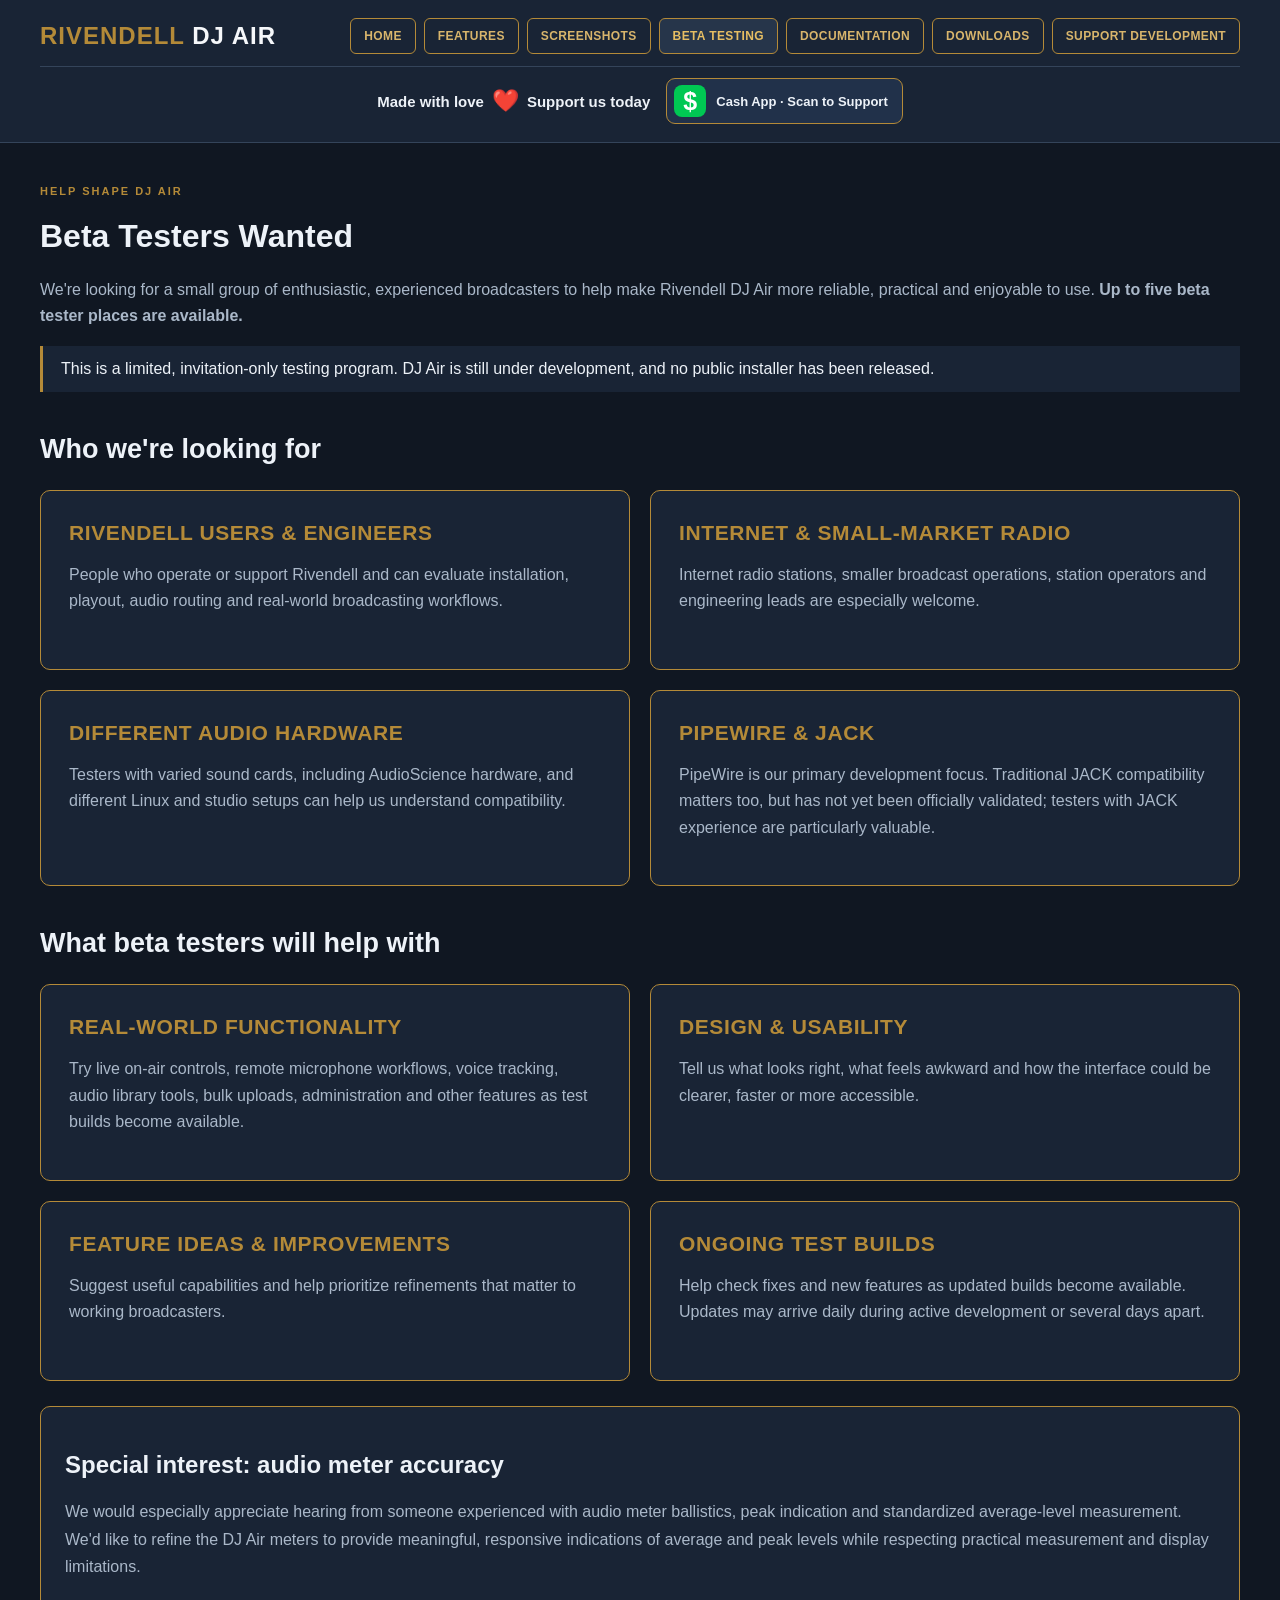
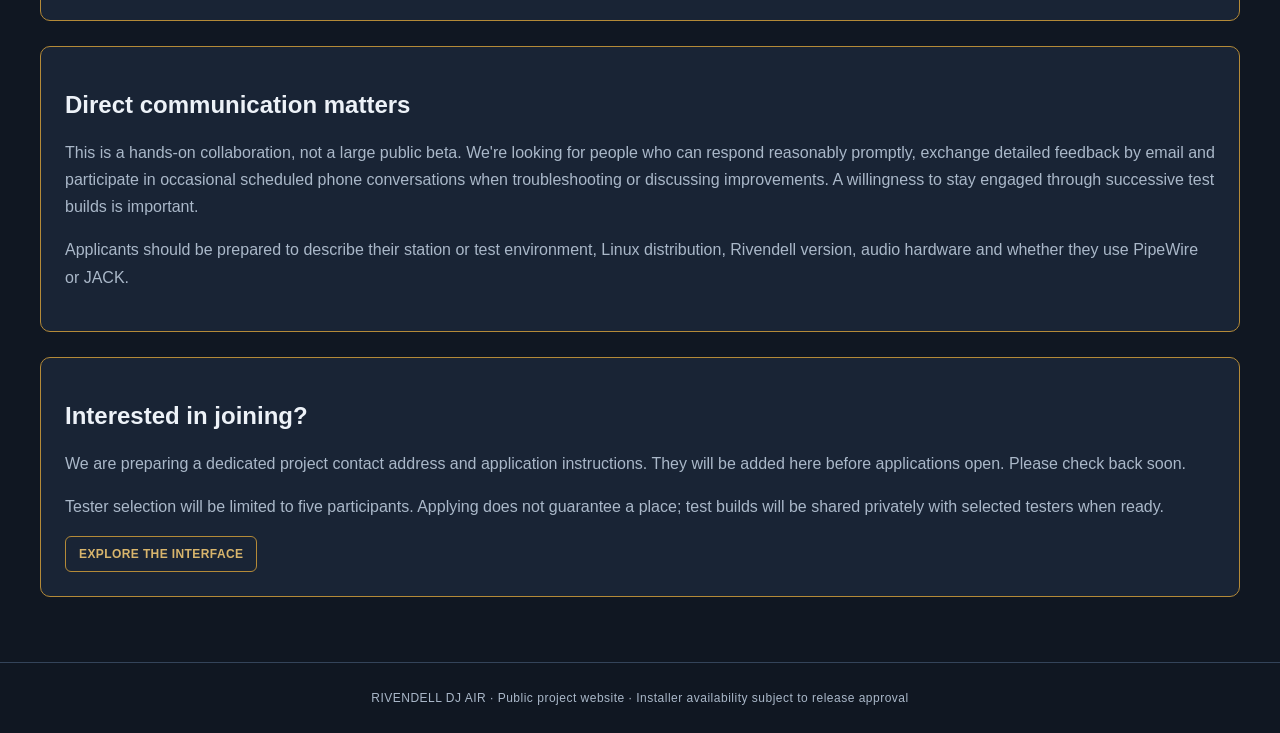
==== beta-testing.html @ da1a311c "Use latest Rivendell Cash App QR image; keep direct payment links removed" ====
<!doctype html><html lang="en"><head><meta charset="utf-8"><meta name="viewport" content="width=device-width,initial-scale=1"><meta name="description" content="Apply to be one of up to five Rivendell DJ Air beta testers. Help evaluate live broadcasting, audio workflows, PipeWire and JACK compatibility, and future updates."><title>Beta Testing | Rivendell DJ Air</title><link rel="stylesheet" href="assets/css/site.css?v=20261116-mobile-menu"></head><body><header class="site-header"><div class="header-inner"><a class="brand" href="index.html"><span>RIVENDELL</span> DJ AIR</a><nav class="site-nav" aria-label="Main navigation"><a href="index.html">HOME</a><a href="features.html">FEATURES</a><a href="screenshots.html">SCREENSHOTS</a><a href="beta-testing.html" aria-current="page">BETA TESTING</a><a href="documentation.html">DOCUMENTATION</a><a href="downloads.html">DOWNLOADS</a><a href="support.html">SUPPORT DEVELOPMENT</a></nav><details class="mobile-menu"><summary aria-label="Open navigation menu"><span class="hamburger-icon" aria-hidden="true"><i></i><i></i><i></i></span><span>MENU</span></summary><nav class="mobile-nav" aria-label="Mobile navigation"><a href="index.html">HOME</a><a href="features.html">FEATURES</a><a href="screenshots.html">SCREENSHOTS</a><a href="beta-testing.html">BETA TESTING</a><a href="documentation.html">DOCUMENTATION</a><a href="downloads.html">DOWNLOADS</a><a href="support.html">SUPPORT DEVELOPMENT</a></nav></details></div><div class="header-support-strip"><span class="header-support-text">Made with love <span class="pulse-heart" aria-label="love" role="img">❤️</span> Support us today</span><button class="header-cashapp-button" type="button" onclick="document.getElementById('header-cashapp-modal').showModal()"><span class="cashapp-mark" aria-hidden="true">$</span><span>Cash App · Scan to Support</span></button></div></header><dialog id="header-cashapp-modal" class="cashapp-qr-modal" onclick="if(event.target===this)this.close()"><div class="cashapp-modal-inner"><button class="cashapp-close" type="button" onclick="document.getElementById('header-cashapp-modal').close()" aria-label="Close QR code">× Close</button><img src="rivdjaircashapp.png" alt="Cash App QR code for Rivendell DJ AIR, $rivdjair"><p>Scan with your phone to support Rivendell DJ Air. Contributions are voluntary and never required to use the software.</p></div></dialog><main class="container"><div class="eyebrow">Help shape DJ Air</div><h1>Beta Testers Wanted</h1><p class="intro">We're looking for a small group of enthusiastic, experienced broadcasters to help make Rivendell DJ Air more reliable, practical and enjoyable to use. <strong>Up to five beta tester places are available.</strong></p><div class="notice">This is a limited, invitation-only testing program. DJ Air is still under development, and no public installer has been released.</div><h2 class="section-title">Who we're looking for</h2><div class="cards"><article class="card"><h2>RIVENDELL USERS &amp; ENGINEERS</h2><p>People who operate or support Rivendell and can evaluate installation, playout, audio routing and real-world broadcasting workflows.</p></article><article class="card"><h2>INTERNET &amp; SMALL-MARKET RADIO</h2><p>Internet radio stations, smaller broadcast operations, station operators and engineering leads are especially welcome.</p></article><article class="card"><h2>DIFFERENT AUDIO HARDWARE</h2><p>Testers with varied sound cards, including AudioScience hardware, and different Linux and studio setups can help us understand compatibility.</p></article><article class="card"><h2>PIPEWIRE &amp; JACK</h2><p>PipeWire is our primary development focus. Traditional JACK compatibility matters too, but has not yet been officially validated; testers with JACK experience are particularly valuable.</p></article></div><h2 class="section-title">What beta testers will help with</h2><div class="cards"><article class="card"><h2>REAL-WORLD FUNCTIONALITY</h2><p>Try live on-air controls, remote microphone workflows, voice tracking, audio library tools, bulk uploads, administration and other features as test builds become available.</p></article><article class="card"><h2>DESIGN &amp; USABILITY</h2><p>Tell us what looks right, what feels awkward and how the interface could be clearer, faster or more accessible.</p></article><article class="card"><h2>FEATURE IDEAS &amp; IMPROVEMENTS</h2><p>Suggest useful capabilities and help prioritize refinements that matter to working broadcasters.</p></article><article class="card"><h2>ONGOING TEST BUILDS</h2><p>Help check fixes and new features as updated builds become available. Updates may arrive daily during active development or several days apart.</p></article></div><div class="panel"><h2>Special interest: audio meter accuracy</h2><p>We would especially appreciate hearing from someone experienced with audio meter ballistics, peak indication and standardized average-level measurement. We'd like to refine the DJ Air meters to provide meaningful, responsive indications of average and peak levels while respecting practical measurement and display limitations.</p></div><div class="panel"><h2>Direct communication matters</h2><p>This is a hands-on collaboration, not a large public beta. We're looking for people who can respond reasonably promptly, exchange detailed feedback by email and participate in occasional scheduled phone conversations when troubleshooting or discussing improvements. A willingness to stay engaged through successive test builds is important.</p><p>Applicants should be prepared to describe their station or test environment, Linux distribution, Rivendell version, audio hardware and whether they use PipeWire or JACK.</p></div><div class="panel"><h2>Interested in joining?</h2><p>We are preparing a dedicated project contact address and application instructions. They will be added here before applications open. Please check back soon.</p><p>Tester selection will be limited to five participants. Applying does not guarantee a place; test builds will be shared privately with selected testers when ready.</p><a class="button" href="screenshots.html">EXPLORE THE INTERFACE</a></div></main><footer class="site-footer">RIVENDELL DJ AIR · Public project website · Installer availability subject to release approval</footer></body></html>
---- assets/css/site.css ----
:root{--gold:#B48A38;--bright:#B48A38;--text:#EDF2F8;--muted:#AAB8C9;--border:#B48A38;--background:#101722;--surface:#192435}
*{box-sizing:border-box}html{min-height:100%;scroll-behavior:smooth}body{margin:0;min-height:100vh;color:var(--text);font:16px Arial,Helvetica,sans-serif;background:var(--background)}
a{color:#D8B56C}a:focus-visible{outline:3px solid var(--gold);outline-offset:4px}header.site-header{background:var(--surface);border-bottom:1px solid #34445A;padding:18px 24px}.header-inner{max-width:1200px;margin:auto;display:flex;justify-content:space-between;align-items:center;gap:20px;flex-wrap:wrap}.brand{font-weight:700;font-size:24px;letter-spacing:1px;text-decoration:none;color:#F5F7FA}.brand span{color:var(--gold)}.site-nav{display:flex;gap:8px;flex-wrap:wrap}.site-nav a,.button{display:inline-flex;align-items:center;justify-content:center;background:#192435;border:1px solid var(--gold);border-radius:6px;color:#D8B56C;text-decoration:none;padding:10px 13px;font-weight:700;font-size:12px;letter-spacing:.4px}.site-nav a[aria-current=page],.site-nav a:hover,.button:hover{background:#26354A;color:#E6BE63}.container{width:min(1200px,calc(100% - 48px));margin:42px auto 65px}.eyebrow{font-size:11px;letter-spacing:2px;color:var(--gold);font-weight:bold;text-transform:uppercase}.hero{padding:25px 0 22px}.hero h1{font-size:clamp(32px,5vw,54px);margin:14px 0;letter-spacing:.2px}.hero p{max-width:760px;line-height:1.7;color:var(--muted);font-size:18px}.button-row{display:flex;gap:12px;flex-wrap:wrap;margin-top:28px}.button.primary{background:var(--bright);color:#151515;border-color:var(--bright)}.button.primary:hover{background:#E6C55F}.section-title{font-size:27px;margin:42px 0 8px}.intro{color:var(--muted);line-height:1.65}.cards{display:grid;grid-template-columns:repeat(2,minmax(0,1fr));gap:20px;margin:25px 0}.card{min-height:180px;padding:28px;border:1px solid var(--border);border-radius:10px;background:var(--surface);box-shadow:none}.card h2,.card h3{font-size:21px;letter-spacing:.6px;line-height:1.3;color:var(--gold);margin:0 0 12px}.card p,.card li{color:var(--muted);line-height:1.65}.card:hover{border-color:var(--gold)}.panel{border:1px solid var(--border);border-radius:10px;background:var(--surface);padding:24px;margin:25px 0}.panel p,.panel li{color:var(--muted);line-height:1.7}.notice{border-left:3px solid var(--gold);padding:14px 18px;background:#192435;color:#EDF2F8}.steps{padding-left:22px}.steps li{padding:5px 0}footer.site-footer{border-top:1px solid #34445A;padding:28px 24px;text-align:center;color:#AAB8C9;font-size:12px;letter-spacing:.5px}.shot-placeholder{border:1px dashed #B48A38;border-radius:10px;padding:45px 18px;text-align:center;color:#AAB8C9;background:var(--surface)}.tag{display:inline-block;font-size:12px;color:#D8B56C;border:1px solid #B48A38;border-radius:4px;padding:5px 8px;margin-bottom:10px}@media(max-width:750px){.container{width:calc(100% - 24px);margin:20px auto 45px}.cards{grid-template-columns:1fr}.card{min-height:145px;padding:24px}.header-inner{align-items:flex-start}.site-nav{width:100%}.hero p{font-size:16px}}@media(prefers-reduced-motion:reduce){html{scroll-behavior:auto}}

.gallery-shot{display:block;width:100%;height:auto;max-height:380px;object-fit:contain;object-position:center top;border:1px solid var(--border);border-radius:8px;background:var(--background);margin-top:14px}.card>a:focus-visible .gallery-shot{outline:3px solid var(--gold);outline-offset:3px}

/* Homepage hero with Live On Air interface preview */
.hero-with-image{display:grid;grid-template-columns:minmax(0,1fr) minmax(0,1.05fr);align-items:center;gap:32px}.hero-with-image .hero-copy{min-width:0}.hero-with-image h1{font-size:clamp(30px,3.6vw,48px)}.hero-image-link{display:block;min-width:0;border:1px solid var(--gold);border-radius:10px;overflow:hidden;background:var(--surface);line-height:0}.hero-image{display:block;width:100%;height:auto;object-fit:contain}.hero-image-link:focus-visible{outline:3px solid var(--gold);outline-offset:4px}@media(max-width:600px){.hero-with-image{grid-template-columns:1fr;gap:22px}.hero-with-image h1{font-size:clamp(32px,5vw,54px)}}

/* Keep hero text and Live On Air preview side-by-side on desktop and tablets. */
@media(min-width:601px){.hero-with-image{grid-template-columns:minmax(0,0.9fr) minmax(0,1.1fr);align-items:center}.hero-with-image .hero-image-link{align-self:center}}

/* Prominent voluntary-support section */
.support-feature{display:grid;grid-template-columns:minmax(0,1fr) auto;align-items:center;gap:24px;padding:28px 32px;margin:12px 0 32px;border:2px solid var(--gold);border-radius:12px;background:var(--surface)}.support-feature h2{font-size:clamp(23px,3vw,32px);margin:12px 0}.support-feature p{max-width:790px;color:var(--muted);line-height:1.65}.support-feature strong{color:var(--text)}.support-feature-symbol{font-size:86px;line-height:1;color:var(--gold);padding:0 18px}.support-feature .button{margin-top:8px}.support-methods{display:grid;grid-template-columns:repeat(2,minmax(0,1fr));gap:20px}.support-methods .card{min-height:160px}.support-methods .method-heading{display:flex;align-items:center;gap:12px}.support-methods .method-icon{font-size:28px;color:var(--gold)}@media(max-width:700px){.support-feature{grid-template-columns:1fr;padding:22px}.support-feature-symbol{display:none}.support-methods{grid-template-columns:1fr}}

/* Cash App donation preview: branded-style icon, suggested amounts, scannable link */
.cashapp-mark{display:inline-flex;align-items:center;justify-content:center;flex:none;width:48px;height:48px;border-radius:12px;background:#00c853;color:white;font-size:36px;font-weight:900;font-family:Arial,sans-serif;line-height:1;transform:none}.cashapp-inline-heading{display:flex;align-items:center;gap:12px;margin:16px 0}.donation-amounts{display:flex;flex-wrap:wrap;gap:10px;margin:15px 0}.donation-amounts a{display:inline-flex;align-items:center;justify-content:center;min-width:70px;padding:11px 14px;border:1px solid var(--gold);border-radius:9px;color:var(--text);font-weight:700;text-decoration:none;background:#26344a}.donation-amounts a:hover,.donation-amounts a:focus-visible{background:#3a4a60;outline:2px solid var(--gold);outline-offset:2px}.donation-help{font-size:13px!important;margin:8px 0 18px!important}.cashapp-qr{display:flex;flex-direction:column;align-items:center;gap:10px;max-width:265px;margin:0 auto;text-align:center;color:var(--text)}.cashapp-qr img{display:block;width:220px;max-width:100%;height:auto;background:white;border-radius:12px;padding:6px}.cashapp-qr span{font-size:14px;line-height:1.5}.support-methods .cashapp-qr{margin:18px 0}.support-feature{grid-template-columns:minmax(0,1fr) minmax(220px,260px)}@media(max-width:700px){.support-feature{grid-template-columns:1fr}.support-feature .cashapp-qr{margin:15px auto}.support-methods .cashapp-qr{margin:18px auto}}

/* Donation preview until payment destination is verified */
.donation-preview-amount{display:inline-flex;align-items:center;justify-content:center;min-width:70px;padding:11px 14px;border:1px solid var(--gold);border-radius:9px;color:var(--text);font-weight:700;background:#26344a}.donation-disabled{opacity:.72;cursor:not-allowed}.cashapp-qr-placeholder{width:220px;height:220px;display:flex;align-items:center;justify-content:center;background:#fff;border-radius:12px;color:#111;font-size:100px}.cashapp-preview{border:1px dashed var(--gold);border-radius:12px;padding:12px}

/* Cash App QR enlargement; no external payment redirect */
.cashapp-donation-widget{text-align:center;max-width:280px;margin:0 auto}.cashapp-qr-trigger{display:flex;flex-direction:column;align-items:center;gap:8px;background:#fff;border:2px solid #00c853;border-radius:14px;padding:12px;cursor:zoom-in;color:#1a2431;font:inherit;width:100%}.cashapp-qr-trigger img{display:block;width:100%;height:auto;max-width:240px}.cashapp-qr-caption{font-size:13px;font-weight:700}.cashapp-handle{font-size:15px!important;margin:8px 0!important}.cashapp-qr-modal{border:2px solid #00c853;border-radius:16px;background:#fff;color:#162132;padding:18px;max-width:min(94vw,600px);max-height:92vh;box-shadow:0 18px 80px #0009}.cashapp-qr-modal::backdrop{background:#000b}.cashapp-modal-inner{display:flex;flex-direction:column;align-items:center;gap:10px}.cashapp-modal-inner img{display:block;max-width:100%;max-height:70vh;width:auto;height:auto;object-fit:contain}.cashapp-modal-inner p{text-align:center;margin:0;color:#162132}.cashapp-close{align-self:flex-end;border:1px solid #aaa;background:#f5f5f5;border-radius:8px;padding:8px 14px;font:inherit;cursor:pointer}.support-feature .cashapp-donation-widget{max-width:260px}@media(max-width:700px){.support-feature .cashapp-donation-widget{max-width:280px}}

/* Keep Cash App QR compact in-page; enlarge only inside dialog */
.support-feature .cashapp-donation-widget{width:180px;max-width:100%;justify-self:center;margin:0 auto}.support-feature .cashapp-qr-trigger{width:180px;max-width:100%;padding:8px;box-sizing:border-box}.support-feature .cashapp-qr-trigger img{width:150px;max-width:100%;height:auto;object-fit:contain}.support-methods .cashapp-donation-widget{width:190px;max-width:100%;margin:12px auto}.support-methods .cashapp-qr-trigger{width:190px;max-width:100%;box-sizing:border-box}.support-methods .cashapp-qr-trigger img{width:160px;max-width:100%;height:auto;object-fit:contain}.cashapp-qr-modal .cashapp-modal-inner img{max-width:min(460px,80vw);max-height:70vh;width:auto;height:auto}.support-feature{grid-template-columns:minmax(0,1fr) 190px}@media(max-width:700px){.support-feature{grid-template-columns:1fr}.support-feature .cashapp-donation-widget{width:180px}}

/* Responsive header: navigation + prominent voluntary Cash App support */
.mobile-menu{display:none}.header-support-strip{max-width:1200px;margin:12px auto 0;padding:11px 0 0;border-top:1px solid #34445a;display:flex;align-items:center;justify-content:center;gap:16px;flex-wrap:wrap}.header-support-text{display:inline-flex;align-items:center;gap:8px;font-size:15px;font-weight:700;color:var(--text)}.pulse-heart{display:inline-block;font-size:22px;transform-origin:center;animation:djair-heartbeat 1.6s ease-in-out infinite}.header-cashapp-button{display:inline-flex;align-items:center;gap:10px;background:#21314a;border:1px solid var(--gold);color:var(--text);border-radius:9px;padding:6px 14px 6px 7px;cursor:pointer;font:700 13px Arial,Helvetica,sans-serif}.header-cashapp-button .cashapp-mark{width:32px;height:32px;border-radius:8px;font-size:25px}.header-cashapp-button:hover,.header-cashapp-button:focus-visible{background:#30425b;outline:2px solid var(--gold);outline-offset:2px}@keyframes djair-heartbeat{0%,100%{transform:scale(1)}15%{transform:scale(1.22)}30%{transform:scale(1)}45%{transform:scale(1.13)}60%{transform:scale(1)}}@media(max-width:800px){header.site-header{padding:12px 16px}.header-inner{display:flex;flex-wrap:wrap;align-items:center;justify-content:space-between;gap:10px}.brand{font-size:clamp(18px,5vw,24px)}.site-nav{display:none!important}.mobile-menu{display:block;position:relative;margin-left:auto}.mobile-menu summary{display:flex;align-items:center;gap:8px;cursor:pointer;border:1px solid var(--gold);border-radius:8px;color:var(--text);padding:9px 12px;font-size:12px;font-weight:700;list-style:none}.mobile-menu summary::-webkit-details-marker{display:none}.hamburger-icon{display:flex;flex-direction:column;gap:4px}.hamburger-icon i{display:block;width:21px;height:2px;background:var(--gold);border-radius:2px}.mobile-nav{position:absolute;z-index:50;right:0;top:calc(100% + 8px);width:min(290px,calc(100vw - 32px));background:#192435;border:1px solid var(--gold);border-radius:10px;padding:8px;box-shadow:0 15px 30px #0008;display:flex;flex-direction:column;gap:3px}.mobile-nav a{display:block;padding:12px;color:var(--text);font-size:13px;font-weight:700;text-decoration:none;border-radius:6px}.mobile-nav a:hover,.mobile-nav a:focus-visible{background:#30425b}.header-support-strip{margin-top:12px;padding-top:12px;flex-direction:column;gap:9px;text-align:center}.header-support-text{font-size:14px}.header-cashapp-button{min-height:44px}.header-cashapp-button .cashapp-mark{width:32px;height:32px}}@media(min-width:801px){.mobile-menu{display:none!important}}@media(prefers-reduced-motion:reduce){.pulse-heart{animation:none}}

/* Mobile Cash App direct-link option inside QR dialog */
.cashapp-mobile-link{margin:4px 0 8px!important;text-align:center}.cashapp-mobile-link a{display:inline-block;padding:11px 16px;border-radius:8px;background:#00b84a;color:#fff!important;font-size:14px;font-weight:700;text-decoration:none}.cashapp-mobile-link a:hover,.cashapp-mobile-link a:focus-visible{background:#009c40;outline:2px solid #111;outline-offset:2px}
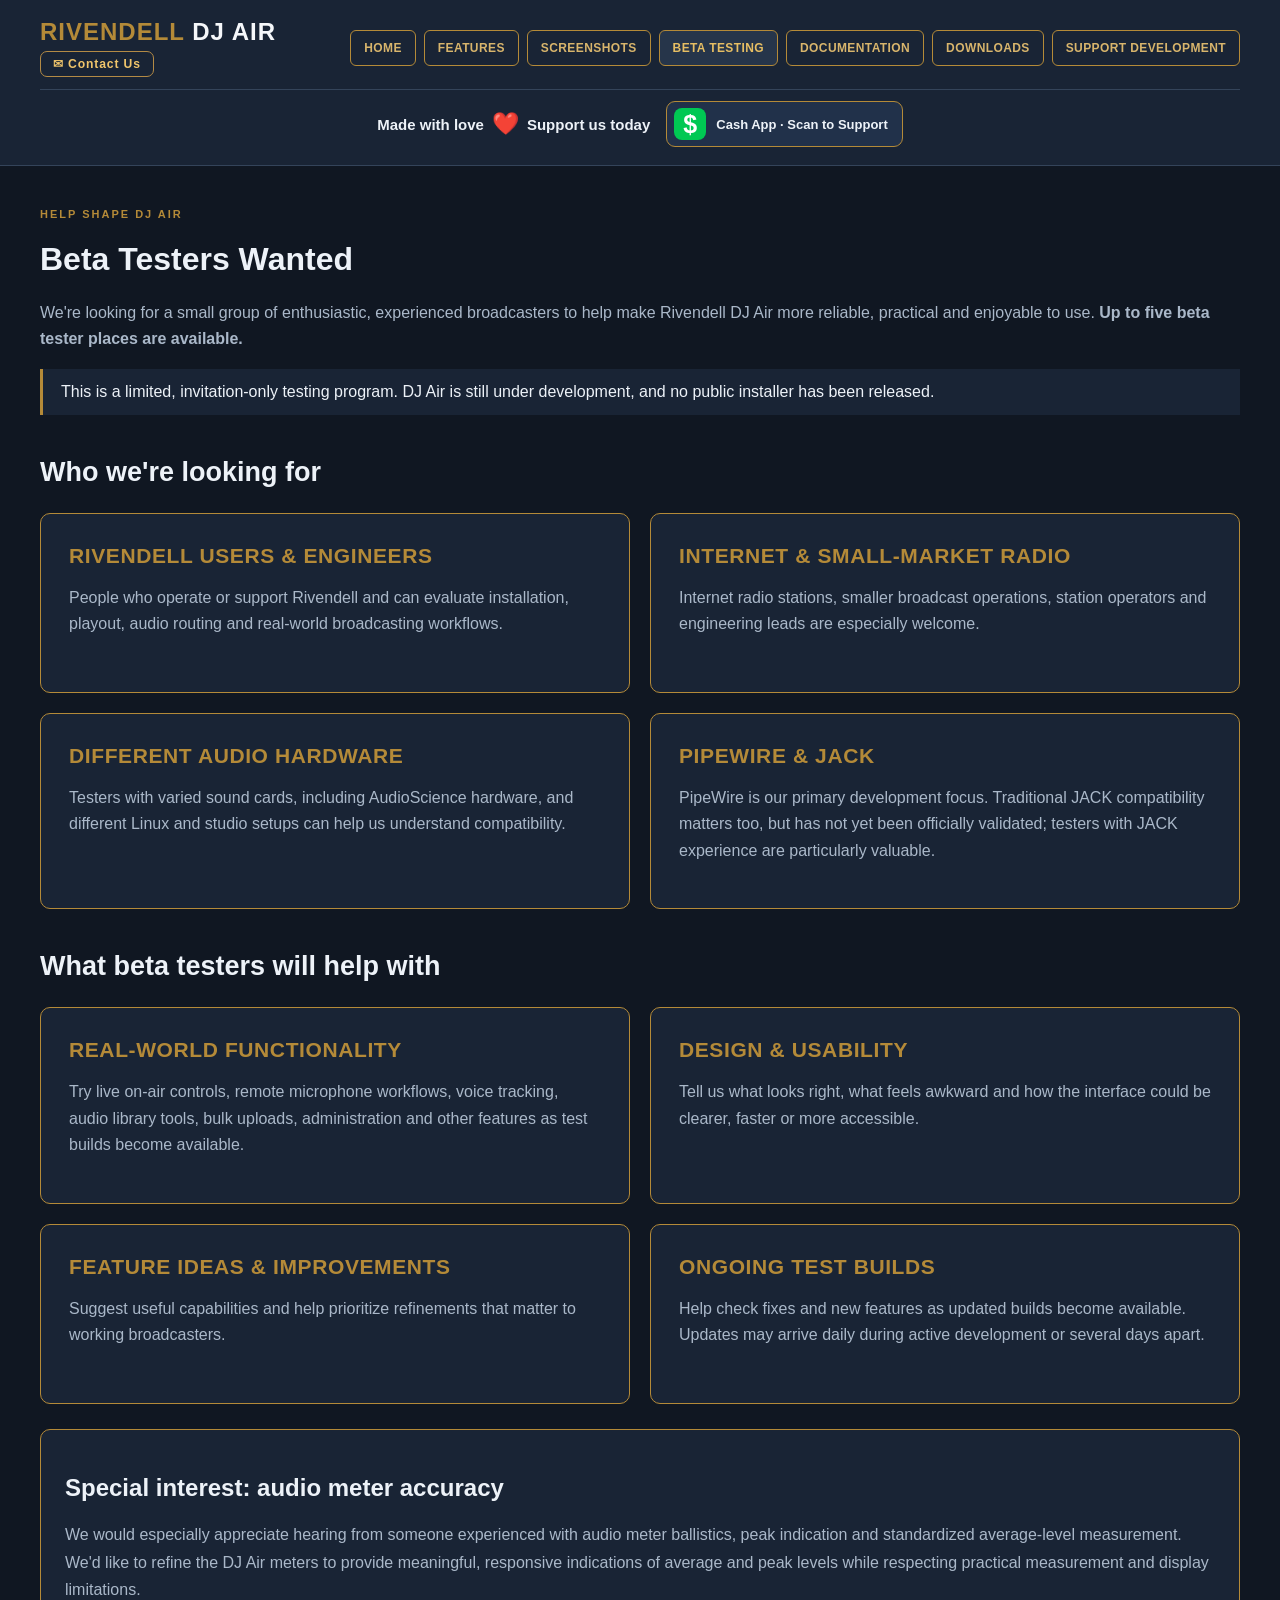
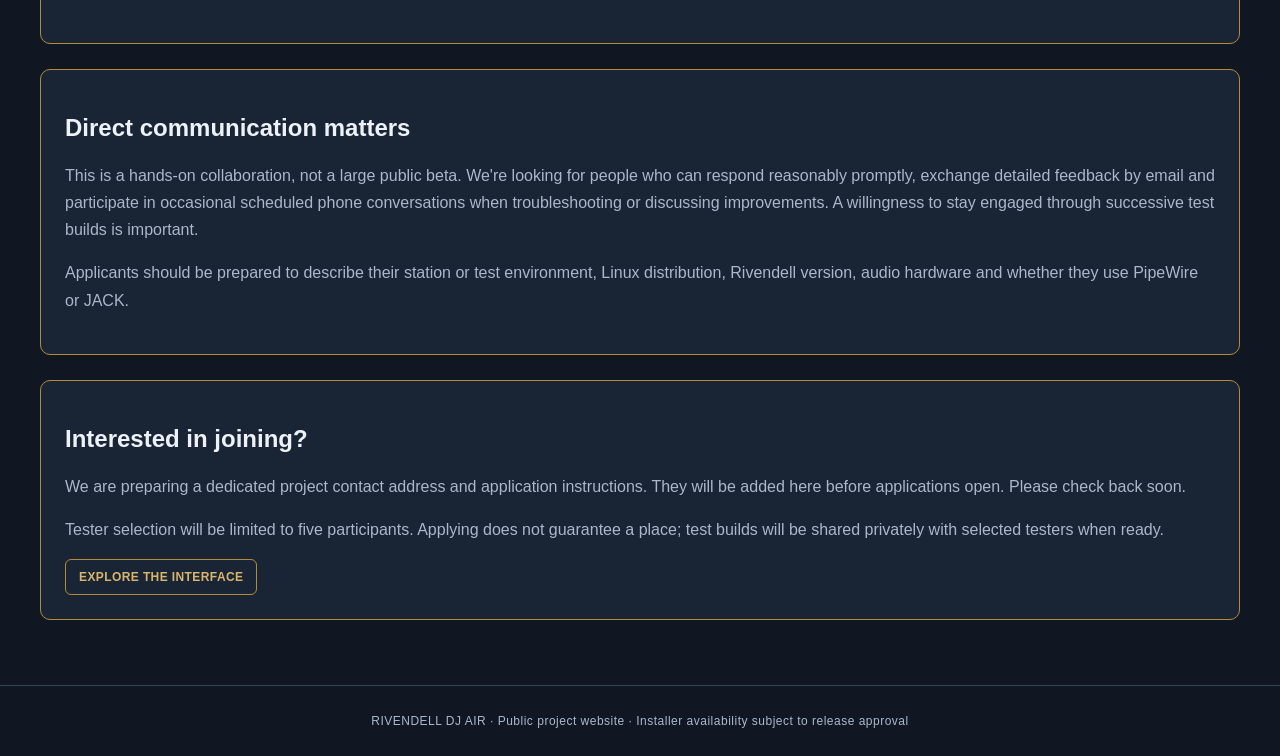
==== commit 1edea6cf: "Add Contact Us header modal with verified Turnstile submission" ====
--- a/beta-testing.html
+++ b/beta-testing.html
@@ -1 +1 @@
-<!doctype html><html lang="en"><head><meta charset="utf-8"><meta name="viewport" content="width=device-width,initial-scale=1"><meta name="description" content="Apply to be one of up to five Rivendell DJ Air beta testers. Help evaluate live broadcasting, audio workflows, PipeWire and JACK compatibility, and future updates."><title>Beta Testing | Rivendell DJ Air</title><link rel="stylesheet" href="assets/css/site.css?v=20261116-mobile-menu"></head><body><header class="site-header"><div class="header-inner"><a class="brand" href="index.html"><span>RIVENDELL</span> DJ AIR</a><nav class="site-nav" aria-label="Main navigation"><a href="index.html">HOME</a><a href="features.html">FEATURES</a><a href="screenshots.html">SCREENSHOTS</a><a href="beta-testing.html" aria-current="page">BETA TESTING</a><a href="documentation.html">DOCUMENTATION</a><a href="downloads.html">DOWNLOADS</a><a href="support.html">SUPPORT DEVELOPMENT</a></nav><details class="mobile-menu"><summary aria-label="Open navigation menu"><span class="hamburger-icon" aria-hidden="true"><i></i><i></i><i></i></span><span>MENU</span></summary><nav class="mobile-nav" aria-label="Mobile navigation"><a href="index.html">HOME</a><a href="features.html">FEATURES</a><a href="screenshots.html">SCREENSHOTS</a><a href="beta-testing.html">BETA TESTING</a><a href="documentation.html">DOCUMENTATION</a><a href="downloads.html">DOWNLOADS</a><a href="support.html">SUPPORT DEVELOPMENT</a></nav></details></div><div class="header-support-strip"><span class="header-support-text">Made with love <span class="pulse-heart" aria-label="love" role="img">❤️</span> Support us today</span><button class="header-cashapp-button" type="button" onclick="document.getElementById('header-cashapp-modal').showModal()"><span class="cashapp-mark" aria-hidden="true">$</span><span>Cash App · Scan to Support</span></button></div></header><dialog id="header-cashapp-modal" class="cashapp-qr-modal" onclick="if(event.target===this)this.close()"><div class="cashapp-modal-inner"><button class="cashapp-close" type="button" onclick="document.getElementById('header-cashapp-modal').close()" aria-label="Close QR code">× Close</button><img src="rivdjaircashapp.png" alt="Cash App QR code for Rivendell DJ AIR, $rivdjair"><p>Scan with your phone to support Rivendell DJ Air. Contributions are voluntary and never required to use the software.</p></div></dialog><main class="container"><div class="eyebrow">Help shape DJ Air</div><h1>Beta Testers Wanted</h1><p class="intro">We're looking for a small group of enthusiastic, experienced broadcasters to help make Rivendell DJ Air more reliable, practical and enjoyable to use. <strong>Up to five beta tester places are available.</strong></p><div class="notice">This is a limited, invitation-only testing program. DJ Air is still under development, and no public installer has been released.</div><h2 class="section-title">Who we're looking for</h2><div class="cards"><article class="card"><h2>RIVENDELL USERS &amp; ENGINEERS</h2><p>People who operate or support Rivendell and can evaluate installation, playout, audio routing and real-world broadcasting workflows.</p></article><article class="card"><h2>INTERNET &amp; SMALL-MARKET RADIO</h2><p>Internet radio stations, smaller broadcast operations, station operators and engineering leads are especially welcome.</p></article><article class="card"><h2>DIFFERENT AUDIO HARDWARE</h2><p>Testers with varied sound cards, including AudioScience hardware, and different Linux and studio setups can help us understand compatibility.</p></article><article class="card"><h2>PIPEWIRE &amp; JACK</h2><p>PipeWire is our primary development focus. Traditional JACK compatibility matters too, but has not yet been officially validated; testers with JACK experience are particularly valuable.</p></article></div><h2 class="section-title">What beta testers will help with</h2><div class="cards"><article class="card"><h2>REAL-WORLD FUNCTIONALITY</h2><p>Try live on-air controls, remote microphone workflows, voice tracking, audio library tools, bulk uploads, administration and other features as test builds become available.</p></article><article class="card"><h2>DESIGN &amp; USABILITY</h2><p>Tell us what looks right, what feels awkward and how the interface could be clearer, faster or more accessible.</p></article><article class="card"><h2>FEATURE IDEAS &amp; IMPROVEMENTS</h2><p>Suggest useful capabilities and help prioritize refinements that matter to working broadcasters.</p></article><article class="card"><h2>ONGOING TEST BUILDS</h2><p>Help check fixes and new features as updated builds become available. Updates may arrive daily during active development or several days apart.</p></article></div><div class="panel"><h2>Special interest: audio meter accuracy</h2><p>We would especially appreciate hearing from someone experienced with audio meter ballistics, peak indication and standardized average-level measurement. We'd like to refine the DJ Air meters to provide meaningful, responsive indications of average and peak levels while respecting practical measurement and display limitations.</p></div><div class="panel"><h2>Direct communication matters</h2><p>This is a hands-on collaboration, not a large public beta. We're looking for people who can respond reasonably promptly, exchange detailed feedback by email and participate in occasional scheduled phone conversations when troubleshooting or discussing improvements. A willingness to stay engaged through successive test builds is important.</p><p>Applicants should be prepared to describe their station or test environment, Linux distribution, Rivendell version, audio hardware and whether they use PipeWire or JACK.</p></div><div class="panel"><h2>Interested in joining?</h2><p>We are preparing a dedicated project contact address and application instructions. They will be added here before applications open. Please check back soon.</p><p>Tester selection will be limited to five participants. Applying does not guarantee a place; test builds will be shared privately with selected testers when ready.</p><a class="button" href="screenshots.html">EXPLORE THE INTERFACE</a></div></main><footer class="site-footer">RIVENDELL DJ AIR · Public project website · Installer availability subject to release approval</footer></body></html>+<!doctype html><html lang="en"><head><meta charset="utf-8"><meta name="viewport" content="width=device-width,initial-scale=1"><meta name="description" content="Apply to be one of up to five Rivendell DJ Air beta testers. Help evaluate live broadcasting, audio workflows, PipeWire and JACK compatibility, and future updates."><title>Beta Testing | Rivendell DJ Air</title><link rel="stylesheet" href="assets/css/site.css?v=20261116-mobile-menu"><link rel="stylesheet" href="assets/css/contact.css?v=20261116"></head><body><header class="site-header"><div class="header-inner"><div class="brand-contact"><a class="brand" href="index.html"><span>RIVENDELL</span> DJ AIR</a><button type="button" class="contact-open" data-contact-open>✉ Contact Us</button></div><nav class="site-nav" aria-label="Main navigation"><a href="index.html">HOME</a><a href="features.html">FEATURES</a><a href="screenshots.html">SCREENSHOTS</a><a href="beta-testing.html" aria-current="page">BETA TESTING</a><a href="documentation.html">DOCUMENTATION</a><a href="downloads.html">DOWNLOADS</a><a href="support.html">SUPPORT DEVELOPMENT</a></nav><details class="mobile-menu"><summary aria-label="Open navigation menu"><span class="hamburger-icon" aria-hidden="true"><i></i><i></i><i></i></span><span>MENU</span></summary><nav class="mobile-nav" aria-label="Mobile navigation"><a href="index.html">HOME</a><a href="features.html">FEATURES</a><a href="screenshots.html">SCREENSHOTS</a><a href="beta-testing.html">BETA TESTING</a><a href="documentation.html">DOCUMENTATION</a><a href="downloads.html">DOWNLOADS</a><a href="support.html">SUPPORT DEVELOPMENT</a></nav></details></div><div class="header-support-strip"><span class="header-support-text">Made with love <span class="pulse-heart" aria-label="love" role="img">❤️</span> Support us today</span><button class="header-cashapp-button" type="button" onclick="document.getElementById('header-cashapp-modal').showModal()"><span class="cashapp-mark" aria-hidden="true">$</span><span>Cash App · Scan to Support</span></button></div></header><dialog id="header-cashapp-modal" class="cashapp-qr-modal" onclick="if(event.target===this)this.close()"><div class="cashapp-modal-inner"><button class="cashapp-close" type="button" onclick="document.getElementById('header-cashapp-modal').close()" aria-label="Close QR code">× Close</button><img src="rivdjaircashapp.png?v=20261116-finalqr" alt="Cash App QR code for Rivendell DJ AIR, $rivdjair"><p>Scan with your phone to support Rivendell DJ Air. Contributions are voluntary and never required to use the software.</p></div></dialog><main class="container"><div class="eyebrow">Help shape DJ Air</div><h1>Beta Testers Wanted</h1><p class="intro">We're looking for a small group of enthusiastic, experienced broadcasters to help make Rivendell DJ Air more reliable, practical and enjoyable to use. <strong>Up to five beta tester places are available.</strong></p><div class="notice">This is a limited, invitation-only testing program. DJ Air is still under development, and no public installer has been released.</div><h2 class="section-title">Who we're looking for</h2><div class="cards"><article class="card"><h2>RIVENDELL USERS &amp; ENGINEERS</h2><p>People who operate or support Rivendell and can evaluate installation, playout, audio routing and real-world broadcasting workflows.</p></article><article class="card"><h2>INTERNET &amp; SMALL-MARKET RADIO</h2><p>Internet radio stations, smaller broadcast operations, station operators and engineering leads are especially welcome.</p></article><article class="card"><h2>DIFFERENT AUDIO HARDWARE</h2><p>Testers with varied sound cards, including AudioScience hardware, and different Linux and studio setups can help us understand compatibility.</p></article><article class="card"><h2>PIPEWIRE &amp; JACK</h2><p>PipeWire is our primary development focus. Traditional JACK compatibility matters too, but has not yet been officially validated; testers with JACK experience are particularly valuable.</p></article></div><h2 class="section-title">What beta testers will help with</h2><div class="cards"><article class="card"><h2>REAL-WORLD FUNCTIONALITY</h2><p>Try live on-air controls, remote microphone workflows, voice tracking, audio library tools, bulk uploads, administration and other features as test builds become available.</p></article><article class="card"><h2>DESIGN &amp; USABILITY</h2><p>Tell us what looks right, what feels awkward and how the interface could be clearer, faster or more accessible.</p></article><article class="card"><h2>FEATURE IDEAS &amp; IMPROVEMENTS</h2><p>Suggest useful capabilities and help prioritize refinements that matter to working broadcasters.</p></article><article class="card"><h2>ONGOING TEST BUILDS</h2><p>Help check fixes and new features as updated builds become available. Updates may arrive daily during active development or several days apart.</p></article></div><div class="panel"><h2>Special interest: audio meter accuracy</h2><p>We would especially appreciate hearing from someone experienced with audio meter ballistics, peak indication and standardized average-level measurement. We'd like to refine the DJ Air meters to provide meaningful, responsive indications of average and peak levels while respecting practical measurement and display limitations.</p></div><div class="panel"><h2>Direct communication matters</h2><p>This is a hands-on collaboration, not a large public beta. We're looking for people who can respond reasonably promptly, exchange detailed feedback by email and participate in occasional scheduled phone conversations when troubleshooting or discussing improvements. A willingness to stay engaged through successive test builds is important.</p><p>Applicants should be prepared to describe their station or test environment, Linux distribution, Rivendell version, audio hardware and whether they use PipeWire or JACK.</p></div><div class="panel"><h2>Interested in joining?</h2><p>We are preparing a dedicated project contact address and application instructions. They will be added here before applications open. Please check back soon.</p><p>Tester selection will be limited to five participants. Applying does not guarantee a place; test builds will be shared privately with selected testers when ready.</p><a class="button" href="screenshots.html">EXPLORE THE INTERFACE</a></div></main><footer class="site-footer">RIVENDELL DJ AIR · Public project website · Installer availability subject to release approval</footer><dialog id="djair-contact-modal" class="contact-dialog" aria-labelledby="djair-contact-title"><form id="djair-contact-form" class="contact-inner" action="https://formspree.io/f/myeweqzp" method="POST"><h2 id="djair-contact-title">Contact Rivendell DJ Air</h2><p>Send us a message. We'll reply to the email address you provide.</p><label>Name<input name="name" autocomplete="name" maxlength="120" required></label><label>Email address<input type="email" name="email" autocomplete="email" maxlength="254" required></label><label>Subject<input name="subject" maxlength="150" required></label><label>Message<textarea name="message" minlength="10" maxlength="5000" required></textarea></label><div class="contact-hp" aria-hidden="true"><label>Leave this blank<input type="text" name="_gotcha" tabindex="-1" autocomplete="off"></label></div><div class="cf-turnstile" data-sitekey="0x4AAAAAAGD76PvdHKjts_0C"></div><p id="djair-contact-status" class="contact-status" role="status" aria-live="polite"></p><div class="contact-actions"><button type="button" class="contact-cancel" data-contact-close>Close</button><button type="submit" class="contact-submit">Send Message</button></div></form></dialog><script src="https://challenges.cloudflare.com/turnstile/v0/api.js" async defer></script><script src="assets/js/contact.js?v=20261116" defer></script></body></html>
--- a/assets/css/contact.css
+++ b/assets/css/contact.css
@@ -0,0 +1 @@
+.brand-contact{display:flex;flex-direction:column;align-items:flex-start;gap:5px;min-width:0}.brand-contact .brand{display:inline-block}.contact-open{font:inherit;font-size:.76rem;letter-spacing:.07em;font-weight:700;color:#f0c56b;background:transparent;border:1px solid #b38a45;border-radius:7px;padding:5px 12px;cursor:pointer}.contact-open:hover,.contact-open:focus-visible{background:#273e67;outline-offset:3px}.contact-dialog{border:1px solid #b38a45;border-radius:16px;padding:0;background:#142443;color:#fff;width:min(94vw,510px);max-height:90vh;box-shadow:0 20px 70px #0009}.contact-dialog::backdrop{background:#030b19bb}.contact-inner{padding:24px;display:grid;gap:13px}.contact-inner h2{margin:0;color:#f0c56b}.contact-inner p{margin:0;color:#d6dfed}.contact-inner label{display:grid;gap:5px;font-size:.9rem}.contact-inner input,.contact-inner textarea{box-sizing:border-box;width:100%;padding:11px;border:1px solid #8296b9;border-radius:7px;background:#fff;color:#17243b;font:inherit}.contact-inner textarea{min-height:110px;resize:vertical}.contact-actions{display:flex;justify-content:space-between;gap:12px;align-items:center;flex-wrap:wrap}.contact-actions button{cursor:pointer;border-radius:8px;padding:9px 16px;font:inherit}.contact-submit{background:#e5b75c;color:#16223c;border:0;font-weight:700}.contact-cancel{background:transparent;color:white;border:1px solid #a6b4ce}.contact-status{min-height:1.5em;font-size:.9rem}.contact-hp{position:absolute!important;left:-10000px!important;opacity:0!important}.contact-dialog .cf-turnstile{max-width:100%;overflow:hidden}@media(max-width:600px){.contact-inner{padding:16px}.brand-contact{gap:4px}}
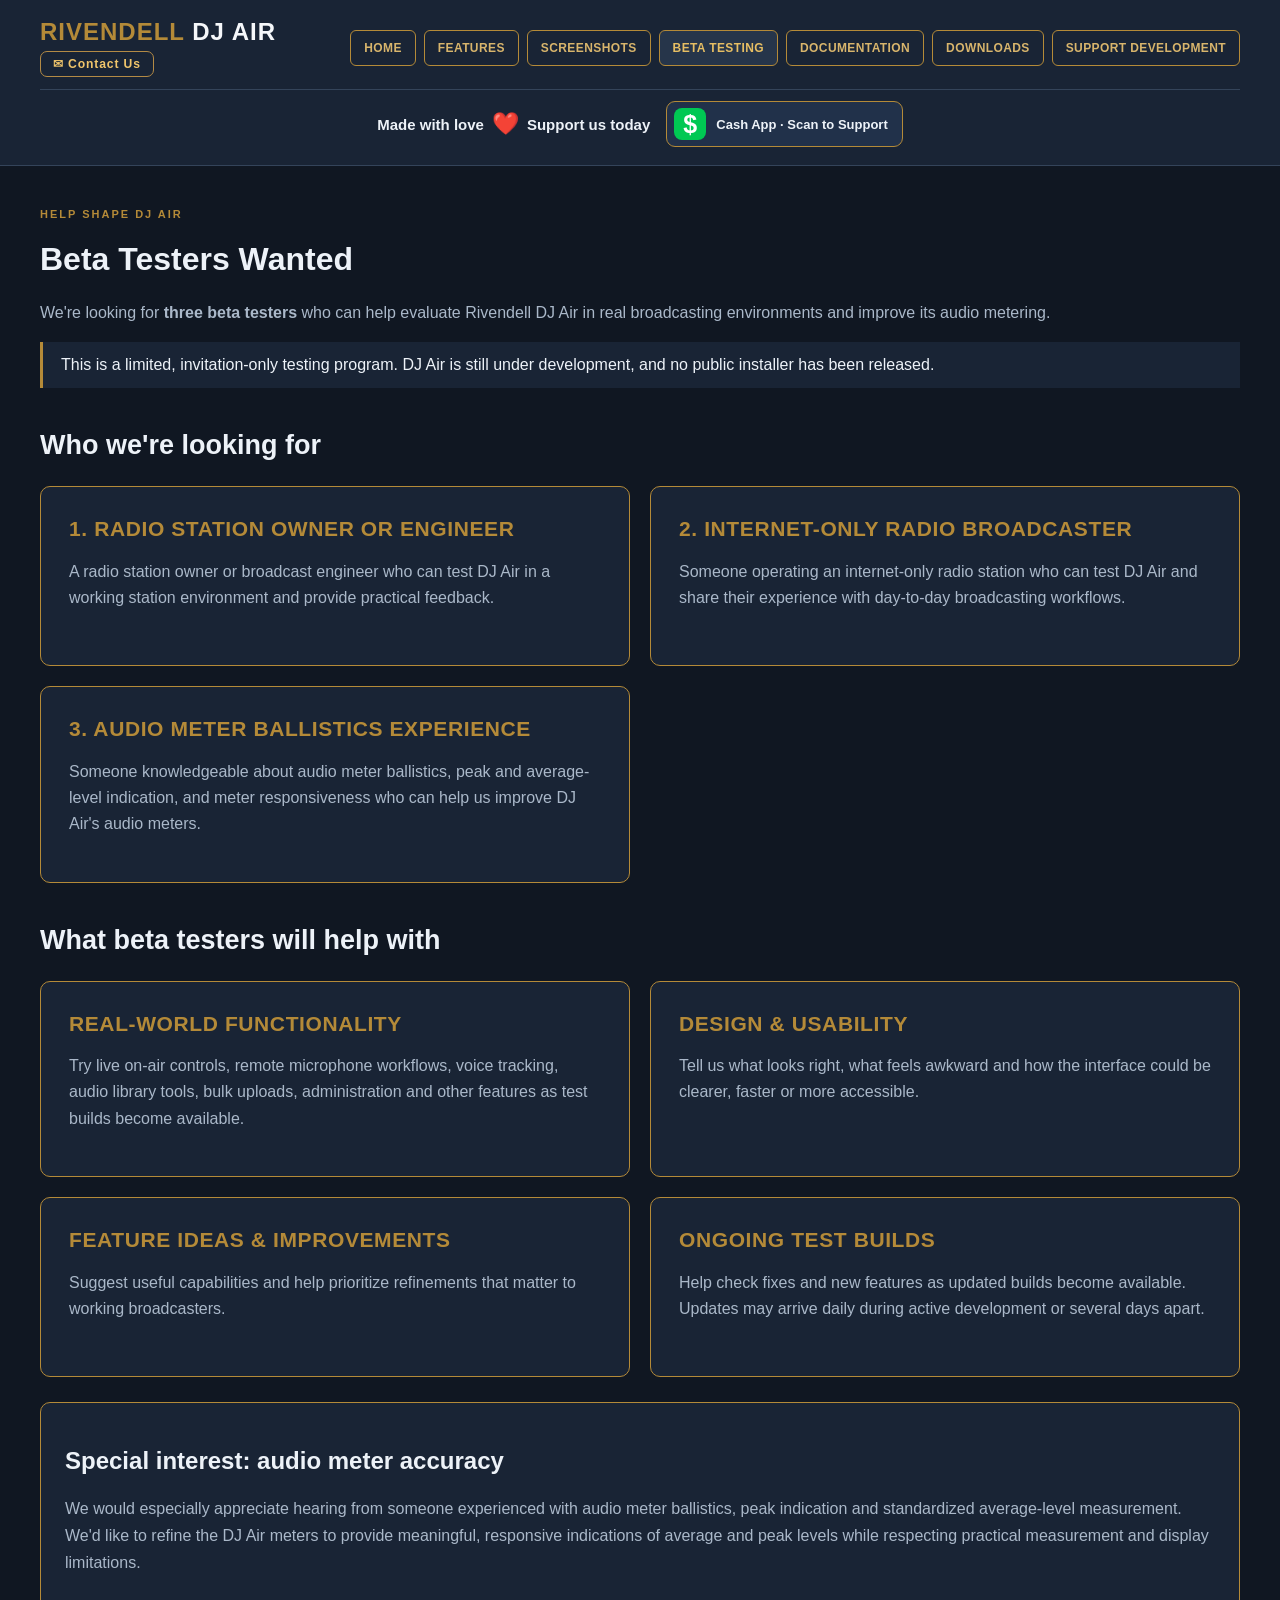
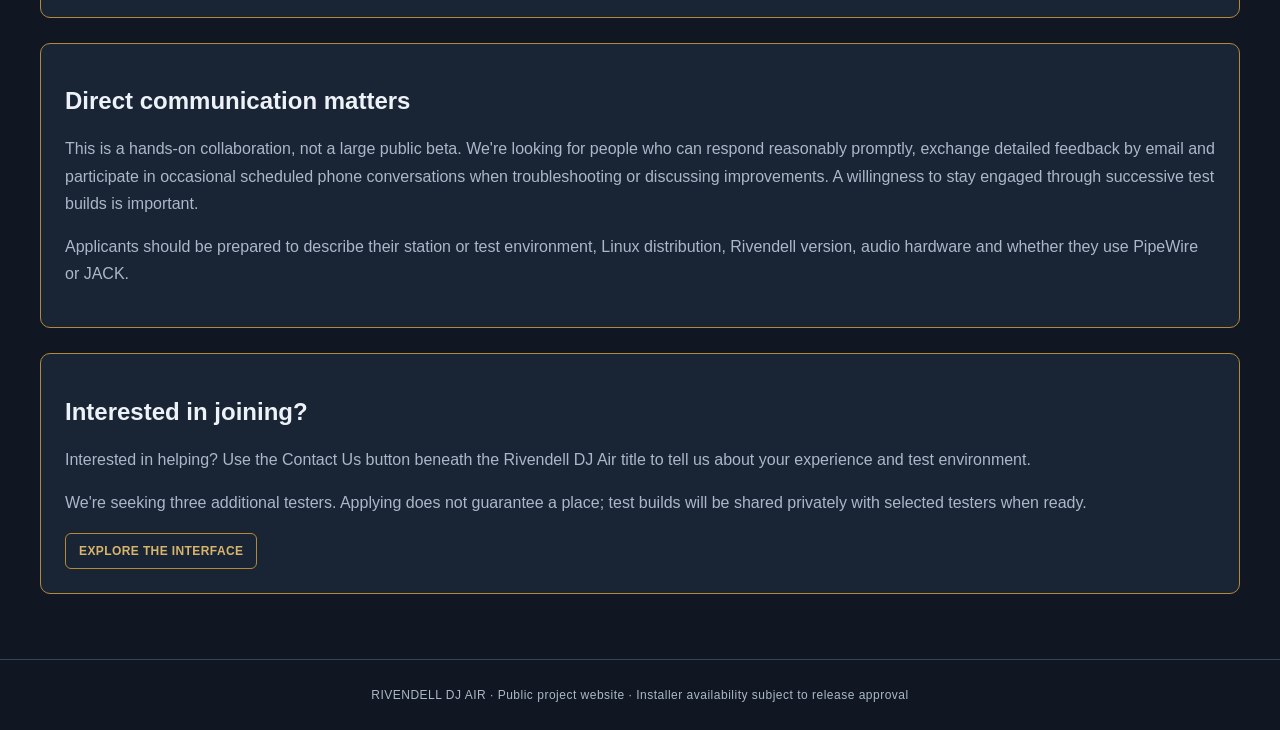
==== commit 16224023: "Clarify three beta tester roles and link to contact form" ====
--- a/beta-testing.html
+++ b/beta-testing.html
@@ -1 +1 @@
-<!doctype html><html lang="en"><head><meta charset="utf-8"><meta name="viewport" content="width=device-width,initial-scale=1"><meta name="description" content="Apply to be one of up to five Rivendell DJ Air beta testers. Help evaluate live broadcasting, audio workflows, PipeWire and JACK compatibility, and future updates."><title>Beta Testing | Rivendell DJ Air</title><link rel="stylesheet" href="assets/css/site.css?v=20261116-mobile-menu"><link rel="stylesheet" href="assets/css/contact.css?v=20261116"></head><body><header class="site-header"><div class="header-inner"><div class="brand-contact"><a class="brand" href="index.html"><span>RIVENDELL</span> DJ AIR</a><button type="button" class="contact-open" data-contact-open>✉ Contact Us</button></div><nav class="site-nav" aria-label="Main navigation"><a href="index.html">HOME</a><a href="features.html">FEATURES</a><a href="screenshots.html">SCREENSHOTS</a><a href="beta-testing.html" aria-current="page">BETA TESTING</a><a href="documentation.html">DOCUMENTATION</a><a href="downloads.html">DOWNLOADS</a><a href="support.html">SUPPORT DEVELOPMENT</a></nav><details class="mobile-menu"><summary aria-label="Open navigation menu"><span class="hamburger-icon" aria-hidden="true"><i></i><i></i><i></i></span><span>MENU</span></summary><nav class="mobile-nav" aria-label="Mobile navigation"><a href="index.html">HOME</a><a href="features.html">FEATURES</a><a href="screenshots.html">SCREENSHOTS</a><a href="beta-testing.html">BETA TESTING</a><a href="documentation.html">DOCUMENTATION</a><a href="downloads.html">DOWNLOADS</a><a href="support.html">SUPPORT DEVELOPMENT</a></nav></details></div><div class="header-support-strip"><span class="header-support-text">Made with love <span class="pulse-heart" aria-label="love" role="img">❤️</span> Support us today</span><button class="header-cashapp-button" type="button" onclick="document.getElementById('header-cashapp-modal').showModal()"><span class="cashapp-mark" aria-hidden="true">$</span><span>Cash App · Scan to Support</span></button></div></header><dialog id="header-cashapp-modal" class="cashapp-qr-modal" onclick="if(event.target===this)this.close()"><div class="cashapp-modal-inner"><button class="cashapp-close" type="button" onclick="document.getElementById('header-cashapp-modal').close()" aria-label="Close QR code">× Close</button><img src="rivdjaircashapp.png?v=20261116-finalqr" alt="Cash App QR code for Rivendell DJ AIR, $rivdjair"><p>Scan with your phone to support Rivendell DJ Air. Contributions are voluntary and never required to use the software.</p></div></dialog><main class="container"><div class="eyebrow">Help shape DJ Air</div><h1>Beta Testers Wanted</h1><p class="intro">We're looking for a small group of enthusiastic, experienced broadcasters to help make Rivendell DJ Air more reliable, practical and enjoyable to use. <strong>Up to five beta tester places are available.</strong></p><div class="notice">This is a limited, invitation-only testing program. DJ Air is still under development, and no public installer has been released.</div><h2 class="section-title">Who we're looking for</h2><div class="cards"><article class="card"><h2>RIVENDELL USERS &amp; ENGINEERS</h2><p>People who operate or support Rivendell and can evaluate installation, playout, audio routing and real-world broadcasting workflows.</p></article><article class="card"><h2>INTERNET &amp; SMALL-MARKET RADIO</h2><p>Internet radio stations, smaller broadcast operations, station operators and engineering leads are especially welcome.</p></article><article class="card"><h2>DIFFERENT AUDIO HARDWARE</h2><p>Testers with varied sound cards, including AudioScience hardware, and different Linux and studio setups can help us understand compatibility.</p></article><article class="card"><h2>PIPEWIRE &amp; JACK</h2><p>PipeWire is our primary development focus. Traditional JACK compatibility matters too, but has not yet been officially validated; testers with JACK experience are particularly valuable.</p></article></div><h2 class="section-title">What beta testers will help with</h2><div class="cards"><article class="card"><h2>REAL-WORLD FUNCTIONALITY</h2><p>Try live on-air controls, remote microphone workflows, voice tracking, audio library tools, bulk uploads, administration and other features as test builds become available.</p></article><article class="card"><h2>DESIGN &amp; USABILITY</h2><p>Tell us what looks right, what feels awkward and how the interface could be clearer, faster or more accessible.</p></article><article class="card"><h2>FEATURE IDEAS &amp; IMPROVEMENTS</h2><p>Suggest useful capabilities and help prioritize refinements that matter to working broadcasters.</p></article><article class="card"><h2>ONGOING TEST BUILDS</h2><p>Help check fixes and new features as updated builds become available. Updates may arrive daily during active development or several days apart.</p></article></div><div class="panel"><h2>Special interest: audio meter accuracy</h2><p>We would especially appreciate hearing from someone experienced with audio meter ballistics, peak indication and standardized average-level measurement. We'd like to refine the DJ Air meters to provide meaningful, responsive indications of average and peak levels while respecting practical measurement and display limitations.</p></div><div class="panel"><h2>Direct communication matters</h2><p>This is a hands-on collaboration, not a large public beta. We're looking for people who can respond reasonably promptly, exchange detailed feedback by email and participate in occasional scheduled phone conversations when troubleshooting or discussing improvements. A willingness to stay engaged through successive test builds is important.</p><p>Applicants should be prepared to describe their station or test environment, Linux distribution, Rivendell version, audio hardware and whether they use PipeWire or JACK.</p></div><div class="panel"><h2>Interested in joining?</h2><p>We are preparing a dedicated project contact address and application instructions. They will be added here before applications open. Please check back soon.</p><p>Tester selection will be limited to five participants. Applying does not guarantee a place; test builds will be shared privately with selected testers when ready.</p><a class="button" href="screenshots.html">EXPLORE THE INTERFACE</a></div></main><footer class="site-footer">RIVENDELL DJ AIR · Public project website · Installer availability subject to release approval</footer><dialog id="djair-contact-modal" class="contact-dialog" aria-labelledby="djair-contact-title"><form id="djair-contact-form" class="contact-inner" action="https://formspree.io/f/myeweqzp" method="POST"><h2 id="djair-contact-title">Contact Rivendell DJ Air</h2><p>Send us a message. We'll reply to the email address you provide.</p><label>Name<input name="name" autocomplete="name" maxlength="120" required></label><label>Email address<input type="email" name="email" autocomplete="email" maxlength="254" required></label><label>Subject<input name="subject" maxlength="150" required></label><label>Message<textarea name="message" minlength="10" maxlength="5000" required></textarea></label><div class="contact-hp" aria-hidden="true"><label>Leave this blank<input type="text" name="_gotcha" tabindex="-1" autocomplete="off"></label></div><div class="cf-turnstile" data-sitekey="0x4AAAAAAGD76PvdHKjts_0C"></div><p id="djair-contact-status" class="contact-status" role="status" aria-live="polite"></p><div class="contact-actions"><button type="button" class="contact-cancel" data-contact-close>Close</button><button type="submit" class="contact-submit">Send Message</button></div></form></dialog><script src="https://challenges.cloudflare.com/turnstile/v0/api.js" async defer></script><script src="assets/js/contact.js?v=20261116" defer></script></body></html>+<!doctype html><html lang="en"><head><meta charset="utf-8"><meta name="viewport" content="width=device-width,initial-scale=1"><meta name="description" content="Three Rivendell DJ Air beta testers wanted: a radio station owner or engineer, an internet-only broadcaster, and an audio meter ballistics specialist."><title>Beta Testing | Rivendell DJ Air</title><link rel="stylesheet" href="assets/css/site.css?v=20261116-mobile-menu"><link rel="stylesheet" href="assets/css/contact.css?v=20261116"></head><body><header class="site-header"><div class="header-inner"><div class="brand-contact"><a class="brand" href="index.html"><span>RIVENDELL</span> DJ AIR</a><button type="button" class="contact-open" data-contact-open>✉ Contact Us</button></div><nav class="site-nav" aria-label="Main navigation"><a href="index.html">HOME</a><a href="features.html">FEATURES</a><a href="screenshots.html">SCREENSHOTS</a><a href="beta-testing.html" aria-current="page">BETA TESTING</a><a href="documentation.html">DOCUMENTATION</a><a href="downloads.html">DOWNLOADS</a><a href="support.html">SUPPORT DEVELOPMENT</a></nav><details class="mobile-menu"><summary aria-label="Open navigation menu"><span class="hamburger-icon" aria-hidden="true"><i></i><i></i><i></i></span><span>MENU</span></summary><nav class="mobile-nav" aria-label="Mobile navigation"><a href="index.html">HOME</a><a href="features.html">FEATURES</a><a href="screenshots.html">SCREENSHOTS</a><a href="beta-testing.html">BETA TESTING</a><a href="documentation.html">DOCUMENTATION</a><a href="downloads.html">DOWNLOADS</a><a href="support.html">SUPPORT DEVELOPMENT</a></nav></details></div><div class="header-support-strip"><span class="header-support-text">Made with love <span class="pulse-heart" aria-label="love" role="img">❤️</span> Support us today</span><button class="header-cashapp-button" type="button" onclick="document.getElementById('header-cashapp-modal').showModal()"><span class="cashapp-mark" aria-hidden="true">$</span><span>Cash App · Scan to Support</span></button></div></header><dialog id="header-cashapp-modal" class="cashapp-qr-modal" onclick="if(event.target===this)this.close()"><div class="cashapp-modal-inner"><button class="cashapp-close" type="button" onclick="document.getElementById('header-cashapp-modal').close()" aria-label="Close QR code">× Close</button><img src="rivdjaircashapp.png?v=20261116-finalqr" alt="Cash App QR code for Rivendell DJ AIR, $rivdjair"><p>Scan with your phone to support Rivendell DJ Air. Contributions are voluntary and never required to use the software.</p></div></dialog><main class="container"><div class="eyebrow">Help shape DJ Air</div><h1>Beta Testers Wanted</h1><p class="intro">We're looking for <strong>three beta testers</strong> who can help evaluate Rivendell DJ Air in real broadcasting environments and improve its audio metering.</p><div class="notice">This is a limited, invitation-only testing program. DJ Air is still under development, and no public installer has been released.</div><h2 class="section-title">Who we're looking for</h2><div class="cards"><article class="card"><h2>1. RADIO STATION OWNER OR ENGINEER</h2><p>A radio station owner or broadcast engineer who can test DJ Air in a working station environment and provide practical feedback.</p></article><article class="card"><h2>2. INTERNET-ONLY RADIO BROADCASTER</h2><p>Someone operating an internet-only radio station who can test DJ Air and share their experience with day-to-day broadcasting workflows.</p></article><article class="card"><h2>3. AUDIO METER BALLISTICS EXPERIENCE</h2><p>Someone knowledgeable about audio meter ballistics, peak and average-level indication, and meter responsiveness who can help us improve DJ Air's audio meters.</p></article></div><h2 class="section-title">What beta testers will help with</h2><div class="cards"><article class="card"><h2>REAL-WORLD FUNCTIONALITY</h2><p>Try live on-air controls, remote microphone workflows, voice tracking, audio library tools, bulk uploads, administration and other features as test builds become available.</p></article><article class="card"><h2>DESIGN &amp; USABILITY</h2><p>Tell us what looks right, what feels awkward and how the interface could be clearer, faster or more accessible.</p></article><article class="card"><h2>FEATURE IDEAS &amp; IMPROVEMENTS</h2><p>Suggest useful capabilities and help prioritize refinements that matter to working broadcasters.</p></article><article class="card"><h2>ONGOING TEST BUILDS</h2><p>Help check fixes and new features as updated builds become available. Updates may arrive daily during active development or several days apart.</p></article></div><div class="panel"><h2>Special interest: audio meter accuracy</h2><p>We would especially appreciate hearing from someone experienced with audio meter ballistics, peak indication and standardized average-level measurement. We'd like to refine the DJ Air meters to provide meaningful, responsive indications of average and peak levels while respecting practical measurement and display limitations.</p></div><div class="panel"><h2>Direct communication matters</h2><p>This is a hands-on collaboration, not a large public beta. We're looking for people who can respond reasonably promptly, exchange detailed feedback by email and participate in occasional scheduled phone conversations when troubleshooting or discussing improvements. A willingness to stay engaged through successive test builds is important.</p><p>Applicants should be prepared to describe their station or test environment, Linux distribution, Rivendell version, audio hardware and whether they use PipeWire or JACK.</p></div><div class="panel"><h2>Interested in joining?</h2><p>Interested in helping? Use the Contact Us button beneath the Rivendell DJ Air title to tell us about your experience and test environment.</p><p>We're seeking three additional testers. Applying does not guarantee a place; test builds will be shared privately with selected testers when ready.</p><a class="button" href="screenshots.html">EXPLORE THE INTERFACE</a></div></main><footer class="site-footer">RIVENDELL DJ AIR · Public project website · Installer availability subject to release approval</footer><dialog id="djair-contact-modal" class="contact-dialog" aria-labelledby="djair-contact-title"><form id="djair-contact-form" class="contact-inner" action="https://formspree.io/f/myeweqzp" method="POST"><h2 id="djair-contact-title">Contact Rivendell DJ Air</h2><p>Send us a message. We'll reply to the email address you provide.</p><label>Name<input name="name" autocomplete="name" maxlength="120" required></label><label>Email address<input type="email" name="email" autocomplete="email" maxlength="254" required></label><label>Subject<input name="subject" maxlength="150" required></label><label>Message<textarea name="message" minlength="10" maxlength="5000" required></textarea></label><div class="contact-hp" aria-hidden="true"><label>Leave this blank<input type="text" name="_gotcha" tabindex="-1" autocomplete="off"></label></div><div class="cf-turnstile" data-sitekey="0x4AAAAAAGD76PvdHKjts_0C"></div><p id="djair-contact-status" class="contact-status" role="status" aria-live="polite"></p><div class="contact-actions"><button type="button" class="contact-cancel" data-contact-close>Close</button><button type="submit" class="contact-submit">Send Message</button></div></form></dialog><script src="https://challenges.cloudflare.com/turnstile/v0/api.js" async defer></script><script src="assets/js/contact.js?v=20261116" defer></script></body></html>
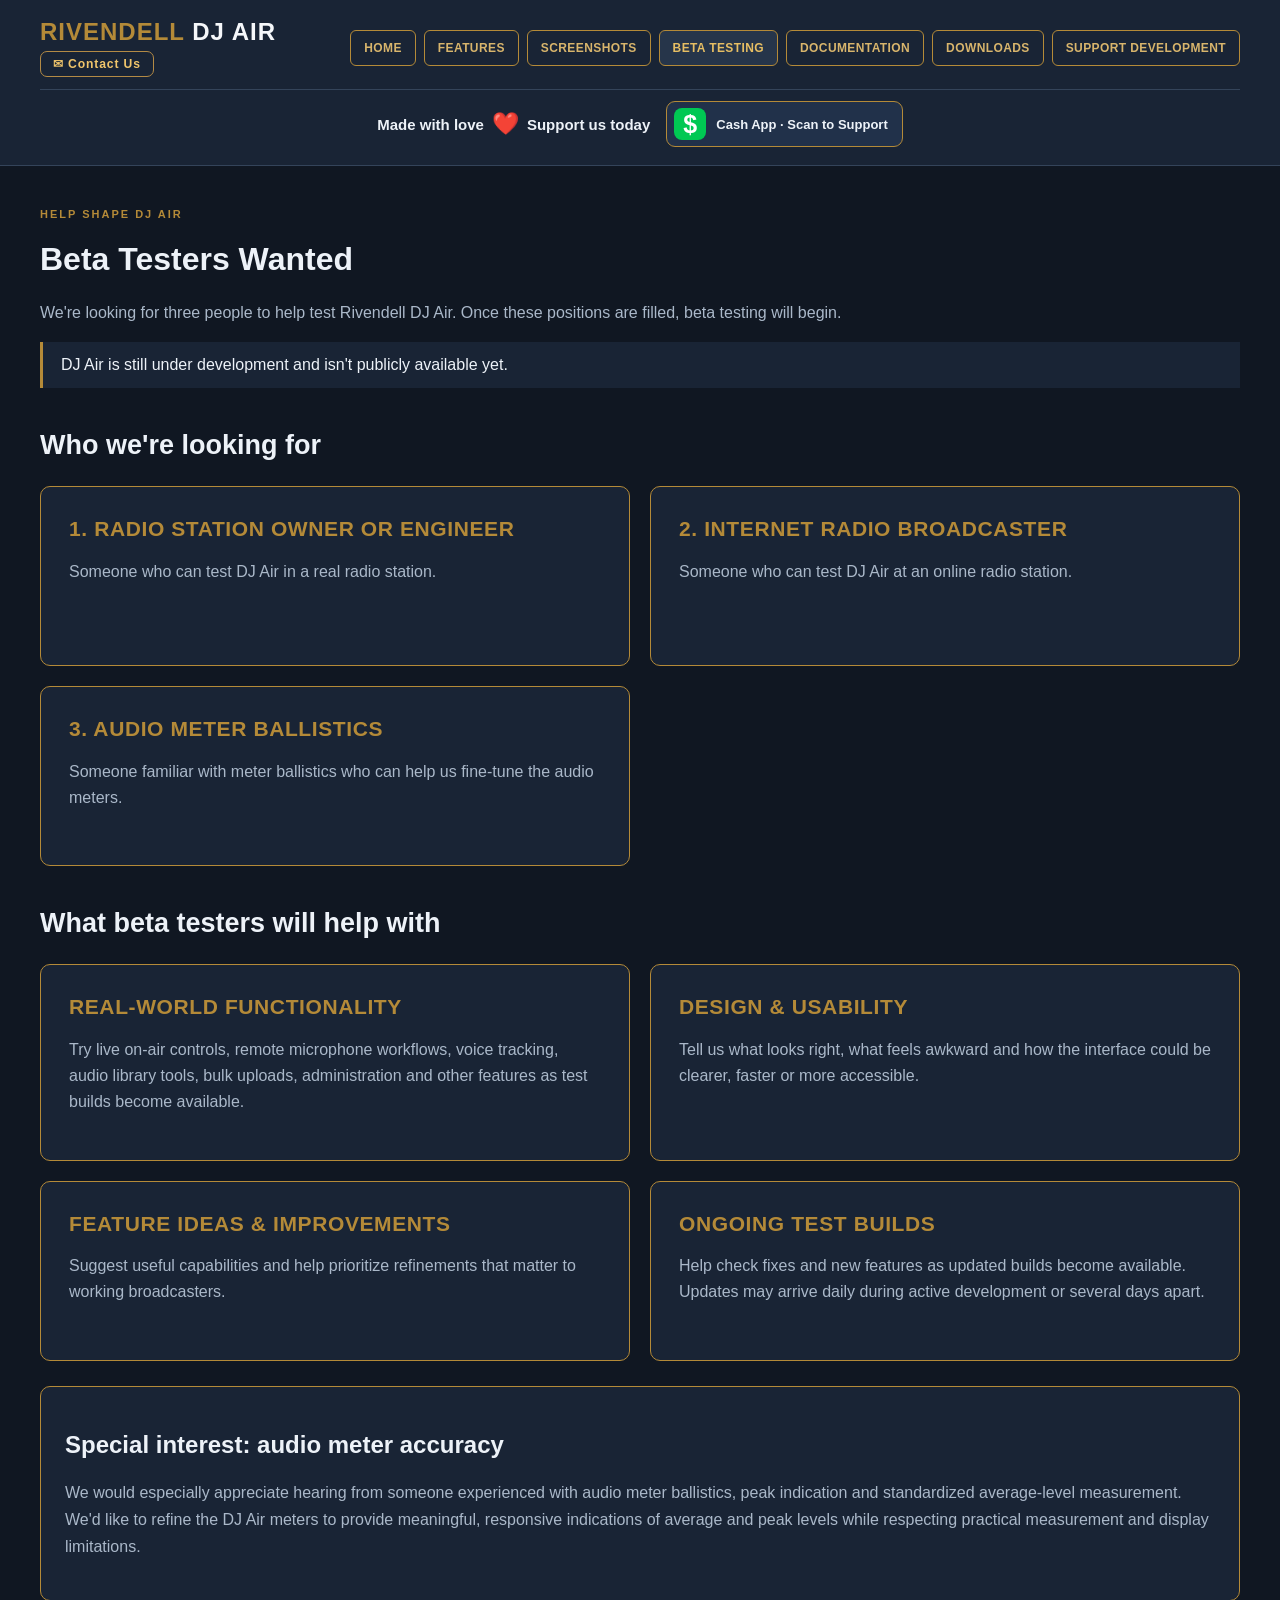
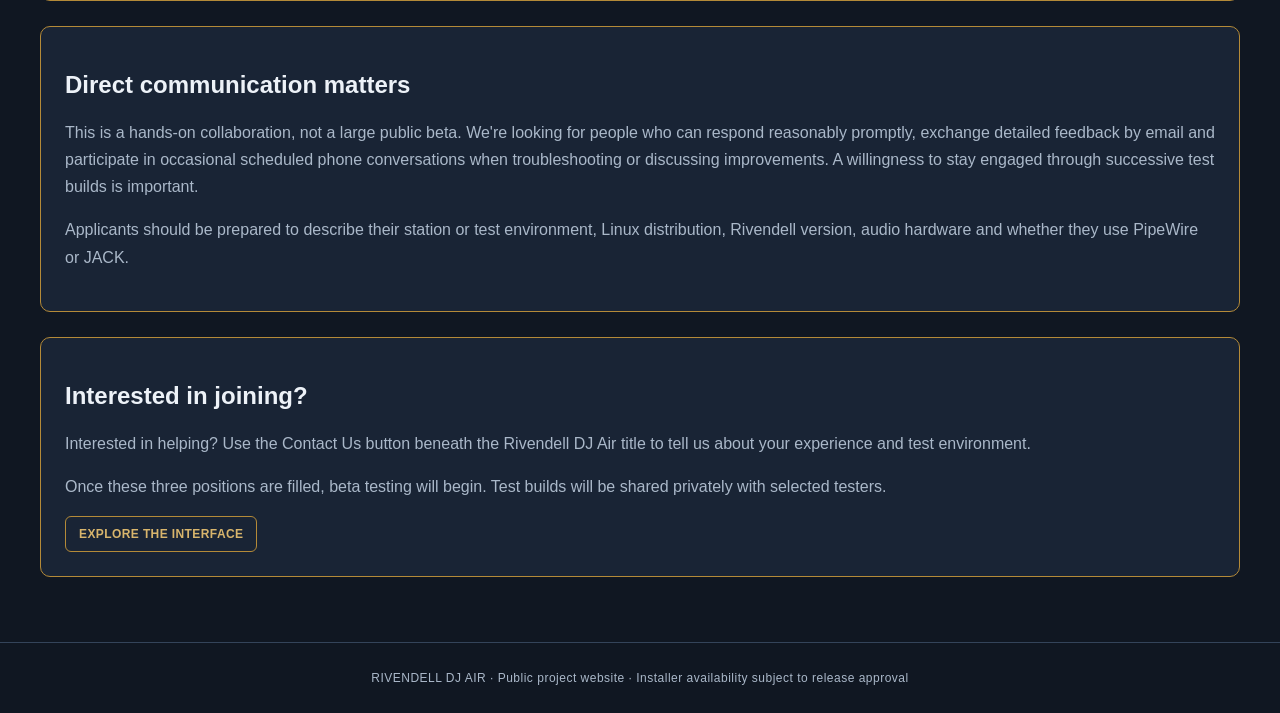
==== commit 6343aa00: "Simplify beta tester recruitment and clarify testing start" ====
--- a/beta-testing.html
+++ b/beta-testing.html
@@ -1 +1 @@
-<!doctype html><html lang="en"><head><meta charset="utf-8"><meta name="viewport" content="width=device-width,initial-scale=1"><meta name="description" content="Three Rivendell DJ Air beta testers wanted: a radio station owner or engineer, an internet-only broadcaster, and an audio meter ballistics specialist."><title>Beta Testing | Rivendell DJ Air</title><link rel="stylesheet" href="assets/css/site.css?v=20261116-mobile-menu"><link rel="stylesheet" href="assets/css/contact.css?v=20261116"></head><body><header class="site-header"><div class="header-inner"><div class="brand-contact"><a class="brand" href="index.html"><span>RIVENDELL</span> DJ AIR</a><button type="button" class="contact-open" data-contact-open>✉ Contact Us</button></div><nav class="site-nav" aria-label="Main navigation"><a href="index.html">HOME</a><a href="features.html">FEATURES</a><a href="screenshots.html">SCREENSHOTS</a><a href="beta-testing.html" aria-current="page">BETA TESTING</a><a href="documentation.html">DOCUMENTATION</a><a href="downloads.html">DOWNLOADS</a><a href="support.html">SUPPORT DEVELOPMENT</a></nav><details class="mobile-menu"><summary aria-label="Open navigation menu"><span class="hamburger-icon" aria-hidden="true"><i></i><i></i><i></i></span><span>MENU</span></summary><nav class="mobile-nav" aria-label="Mobile navigation"><a href="index.html">HOME</a><a href="features.html">FEATURES</a><a href="screenshots.html">SCREENSHOTS</a><a href="beta-testing.html">BETA TESTING</a><a href="documentation.html">DOCUMENTATION</a><a href="downloads.html">DOWNLOADS</a><a href="support.html">SUPPORT DEVELOPMENT</a></nav></details></div><div class="header-support-strip"><span class="header-support-text">Made with love <span class="pulse-heart" aria-label="love" role="img">❤️</span> Support us today</span><button class="header-cashapp-button" type="button" onclick="document.getElementById('header-cashapp-modal').showModal()"><span class="cashapp-mark" aria-hidden="true">$</span><span>Cash App · Scan to Support</span></button></div></header><dialog id="header-cashapp-modal" class="cashapp-qr-modal" onclick="if(event.target===this)this.close()"><div class="cashapp-modal-inner"><button class="cashapp-close" type="button" onclick="document.getElementById('header-cashapp-modal').close()" aria-label="Close QR code">× Close</button><img src="rivdjaircashapp.png?v=20261116-finalqr" alt="Cash App QR code for Rivendell DJ AIR, $rivdjair"><p>Scan with your phone to support Rivendell DJ Air. Contributions are voluntary and never required to use the software.</p></div></dialog><main class="container"><div class="eyebrow">Help shape DJ Air</div><h1>Beta Testers Wanted</h1><p class="intro">We're looking for <strong>three beta testers</strong> who can help evaluate Rivendell DJ Air in real broadcasting environments and improve its audio metering.</p><div class="notice">This is a limited, invitation-only testing program. DJ Air is still under development, and no public installer has been released.</div><h2 class="section-title">Who we're looking for</h2><div class="cards"><article class="card"><h2>1. RADIO STATION OWNER OR ENGINEER</h2><p>A radio station owner or broadcast engineer who can test DJ Air in a working station environment and provide practical feedback.</p></article><article class="card"><h2>2. INTERNET-ONLY RADIO BROADCASTER</h2><p>Someone operating an internet-only radio station who can test DJ Air and share their experience with day-to-day broadcasting workflows.</p></article><article class="card"><h2>3. AUDIO METER BALLISTICS EXPERIENCE</h2><p>Someone knowledgeable about audio meter ballistics, peak and average-level indication, and meter responsiveness who can help us improve DJ Air's audio meters.</p></article></div><h2 class="section-title">What beta testers will help with</h2><div class="cards"><article class="card"><h2>REAL-WORLD FUNCTIONALITY</h2><p>Try live on-air controls, remote microphone workflows, voice tracking, audio library tools, bulk uploads, administration and other features as test builds become available.</p></article><article class="card"><h2>DESIGN &amp; USABILITY</h2><p>Tell us what looks right, what feels awkward and how the interface could be clearer, faster or more accessible.</p></article><article class="card"><h2>FEATURE IDEAS &amp; IMPROVEMENTS</h2><p>Suggest useful capabilities and help prioritize refinements that matter to working broadcasters.</p></article><article class="card"><h2>ONGOING TEST BUILDS</h2><p>Help check fixes and new features as updated builds become available. Updates may arrive daily during active development or several days apart.</p></article></div><div class="panel"><h2>Special interest: audio meter accuracy</h2><p>We would especially appreciate hearing from someone experienced with audio meter ballistics, peak indication and standardized average-level measurement. We'd like to refine the DJ Air meters to provide meaningful, responsive indications of average and peak levels while respecting practical measurement and display limitations.</p></div><div class="panel"><h2>Direct communication matters</h2><p>This is a hands-on collaboration, not a large public beta. We're looking for people who can respond reasonably promptly, exchange detailed feedback by email and participate in occasional scheduled phone conversations when troubleshooting or discussing improvements. A willingness to stay engaged through successive test builds is important.</p><p>Applicants should be prepared to describe their station or test environment, Linux distribution, Rivendell version, audio hardware and whether they use PipeWire or JACK.</p></div><div class="panel"><h2>Interested in joining?</h2><p>Interested in helping? Use the Contact Us button beneath the Rivendell DJ Air title to tell us about your experience and test environment.</p><p>We're seeking three additional testers. Applying does not guarantee a place; test builds will be shared privately with selected testers when ready.</p><a class="button" href="screenshots.html">EXPLORE THE INTERFACE</a></div></main><footer class="site-footer">RIVENDELL DJ AIR · Public project website · Installer availability subject to release approval</footer><dialog id="djair-contact-modal" class="contact-dialog" aria-labelledby="djair-contact-title"><form id="djair-contact-form" class="contact-inner" action="https://formspree.io/f/myeweqzp" method="POST"><h2 id="djair-contact-title">Contact Rivendell DJ Air</h2><p>Send us a message. We'll reply to the email address you provide.</p><label>Name<input name="name" autocomplete="name" maxlength="120" required></label><label>Email address<input type="email" name="email" autocomplete="email" maxlength="254" required></label><label>Subject<input name="subject" maxlength="150" required></label><label>Message<textarea name="message" minlength="10" maxlength="5000" required></textarea></label><div class="contact-hp" aria-hidden="true"><label>Leave this blank<input type="text" name="_gotcha" tabindex="-1" autocomplete="off"></label></div><div class="cf-turnstile" data-sitekey="0x4AAAAAAGD76PvdHKjts_0C"></div><p id="djair-contact-status" class="contact-status" role="status" aria-live="polite"></p><div class="contact-actions"><button type="button" class="contact-cancel" data-contact-close>Close</button><button type="submit" class="contact-submit">Send Message</button></div></form></dialog><script src="https://challenges.cloudflare.com/turnstile/v0/api.js" async defer></script><script src="assets/js/contact.js?v=20261116" defer></script></body></html>+<!doctype html><html lang="en"><head><meta charset="utf-8"><meta name="viewport" content="width=device-width,initial-scale=1"><meta name="description" content="Three Rivendell DJ Air beta testers wanted: a radio station owner or engineer, an internet-only broadcaster, and an audio meter ballistics specialist."><title>Beta Testing | Rivendell DJ Air</title><link rel="stylesheet" href="assets/css/site.css?v=20261116-mobile-menu"><link rel="stylesheet" href="assets/css/contact.css?v=20261116"></head><body><header class="site-header"><div class="header-inner"><div class="brand-contact"><a class="brand" href="index.html"><span>RIVENDELL</span> DJ AIR</a><button type="button" class="contact-open" data-contact-open>✉ Contact Us</button></div><nav class="site-nav" aria-label="Main navigation"><a href="index.html">HOME</a><a href="features.html">FEATURES</a><a href="screenshots.html">SCREENSHOTS</a><a href="beta-testing.html" aria-current="page">BETA TESTING</a><a href="documentation.html">DOCUMENTATION</a><a href="downloads.html">DOWNLOADS</a><a href="support.html">SUPPORT DEVELOPMENT</a></nav><details class="mobile-menu"><summary aria-label="Open navigation menu"><span class="hamburger-icon" aria-hidden="true"><i></i><i></i><i></i></span><span>MENU</span></summary><nav class="mobile-nav" aria-label="Mobile navigation"><a href="index.html">HOME</a><a href="features.html">FEATURES</a><a href="screenshots.html">SCREENSHOTS</a><a href="beta-testing.html">BETA TESTING</a><a href="documentation.html">DOCUMENTATION</a><a href="downloads.html">DOWNLOADS</a><a href="support.html">SUPPORT DEVELOPMENT</a></nav></details></div><div class="header-support-strip"><span class="header-support-text">Made with love <span class="pulse-heart" aria-label="love" role="img">❤️</span> Support us today</span><button class="header-cashapp-button" type="button" onclick="document.getElementById('header-cashapp-modal').showModal()"><span class="cashapp-mark" aria-hidden="true">$</span><span>Cash App · Scan to Support</span></button></div></header><dialog id="header-cashapp-modal" class="cashapp-qr-modal" onclick="if(event.target===this)this.close()"><div class="cashapp-modal-inner"><button class="cashapp-close" type="button" onclick="document.getElementById('header-cashapp-modal').close()" aria-label="Close QR code">× Close</button><img src="rivdjaircashapp.png?v=20261116-finalqr" alt="Cash App QR code for Rivendell DJ AIR, $rivdjair"><p>Scan with your phone to support Rivendell DJ Air. Contributions are voluntary and never required to use the software.</p></div></dialog><main class="container"><div class="eyebrow">Help shape DJ Air</div><h1>Beta Testers Wanted</h1><p class="intro">We're looking for three people to help test Rivendell DJ Air. Once these positions are filled, beta testing will begin.</p><div class="notice">DJ Air is still under development and isn't publicly available yet.</div><h2 class="section-title">Who we're looking for</h2><div class="cards"><article class="card"><h2>1. RADIO STATION OWNER OR ENGINEER</h2><p>Someone who can test DJ Air in a real radio station.</p></article><article class="card"><h2>2. INTERNET RADIO BROADCASTER</h2><p>Someone who can test DJ Air at an online radio station.</p></article><article class="card"><h2>3. AUDIO METER BALLISTICS</h2><p>Someone familiar with meter ballistics who can help us fine-tune the audio meters.</p></article></div><h2 class="section-title">What beta testers will help with</h2><div class="cards"><article class="card"><h2>REAL-WORLD FUNCTIONALITY</h2><p>Try live on-air controls, remote microphone workflows, voice tracking, audio library tools, bulk uploads, administration and other features as test builds become available.</p></article><article class="card"><h2>DESIGN &amp; USABILITY</h2><p>Tell us what looks right, what feels awkward and how the interface could be clearer, faster or more accessible.</p></article><article class="card"><h2>FEATURE IDEAS &amp; IMPROVEMENTS</h2><p>Suggest useful capabilities and help prioritize refinements that matter to working broadcasters.</p></article><article class="card"><h2>ONGOING TEST BUILDS</h2><p>Help check fixes and new features as updated builds become available. Updates may arrive daily during active development or several days apart.</p></article></div><div class="panel"><h2>Special interest: audio meter accuracy</h2><p>We would especially appreciate hearing from someone experienced with audio meter ballistics, peak indication and standardized average-level measurement. We'd like to refine the DJ Air meters to provide meaningful, responsive indications of average and peak levels while respecting practical measurement and display limitations.</p></div><div class="panel"><h2>Direct communication matters</h2><p>This is a hands-on collaboration, not a large public beta. We're looking for people who can respond reasonably promptly, exchange detailed feedback by email and participate in occasional scheduled phone conversations when troubleshooting or discussing improvements. A willingness to stay engaged through successive test builds is important.</p><p>Applicants should be prepared to describe their station or test environment, Linux distribution, Rivendell version, audio hardware and whether they use PipeWire or JACK.</p></div><div class="panel"><h2>Interested in joining?</h2><p>Interested in helping? Use the Contact Us button beneath the Rivendell DJ Air title to tell us about your experience and test environment.</p><p>Once these three positions are filled, beta testing will begin. Test builds will be shared privately with selected testers.</p><a class="button" href="screenshots.html">EXPLORE THE INTERFACE</a></div></main><footer class="site-footer">RIVENDELL DJ AIR · Public project website · Installer availability subject to release approval</footer><dialog id="djair-contact-modal" class="contact-dialog" aria-labelledby="djair-contact-title"><form id="djair-contact-form" class="contact-inner" action="https://formspree.io/f/myeweqzp" method="POST"><h2 id="djair-contact-title">Contact Rivendell DJ Air</h2><p>Send us a message. We'll reply to the email address you provide.</p><label>Name<input name="name" autocomplete="name" maxlength="120" required></label><label>Email address<input type="email" name="email" autocomplete="email" maxlength="254" required></label><label>Subject<input name="subject" maxlength="150" required></label><label>Message<textarea name="message" minlength="10" maxlength="5000" required></textarea></label><div class="contact-hp" aria-hidden="true"><label>Leave this blank<input type="text" name="_gotcha" tabindex="-1" autocomplete="off"></label></div><div class="cf-turnstile" data-sitekey="0x4AAAAAAGD76PvdHKjts_0C"></div><p id="djair-contact-status" class="contact-status" role="status" aria-live="polite"></p><div class="contact-actions"><button type="button" class="contact-cancel" data-contact-close>Close</button><button type="submit" class="contact-submit">Send Message</button></div></form></dialog><script src="https://challenges.cloudflare.com/turnstile/v0/api.js" async defer></script><script src="assets/js/contact.js?v=20261116" defer></script></body></html>
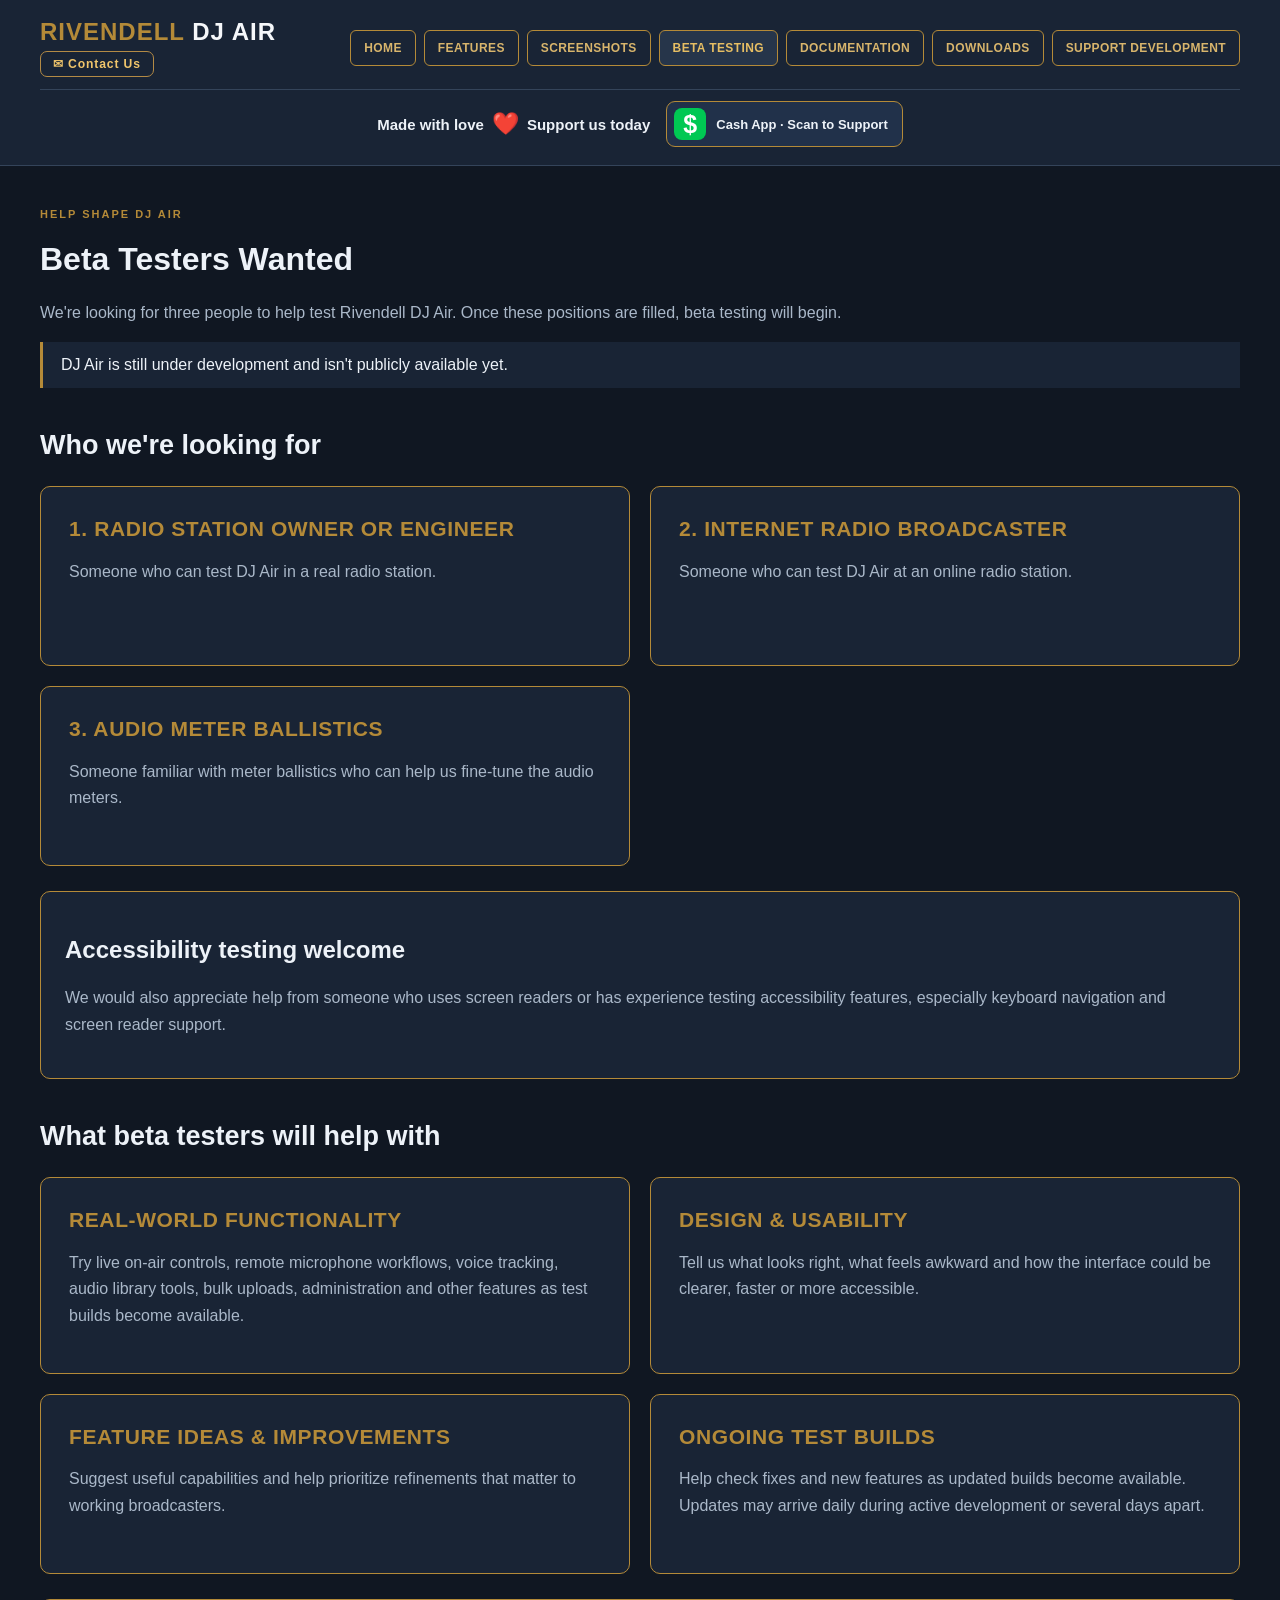
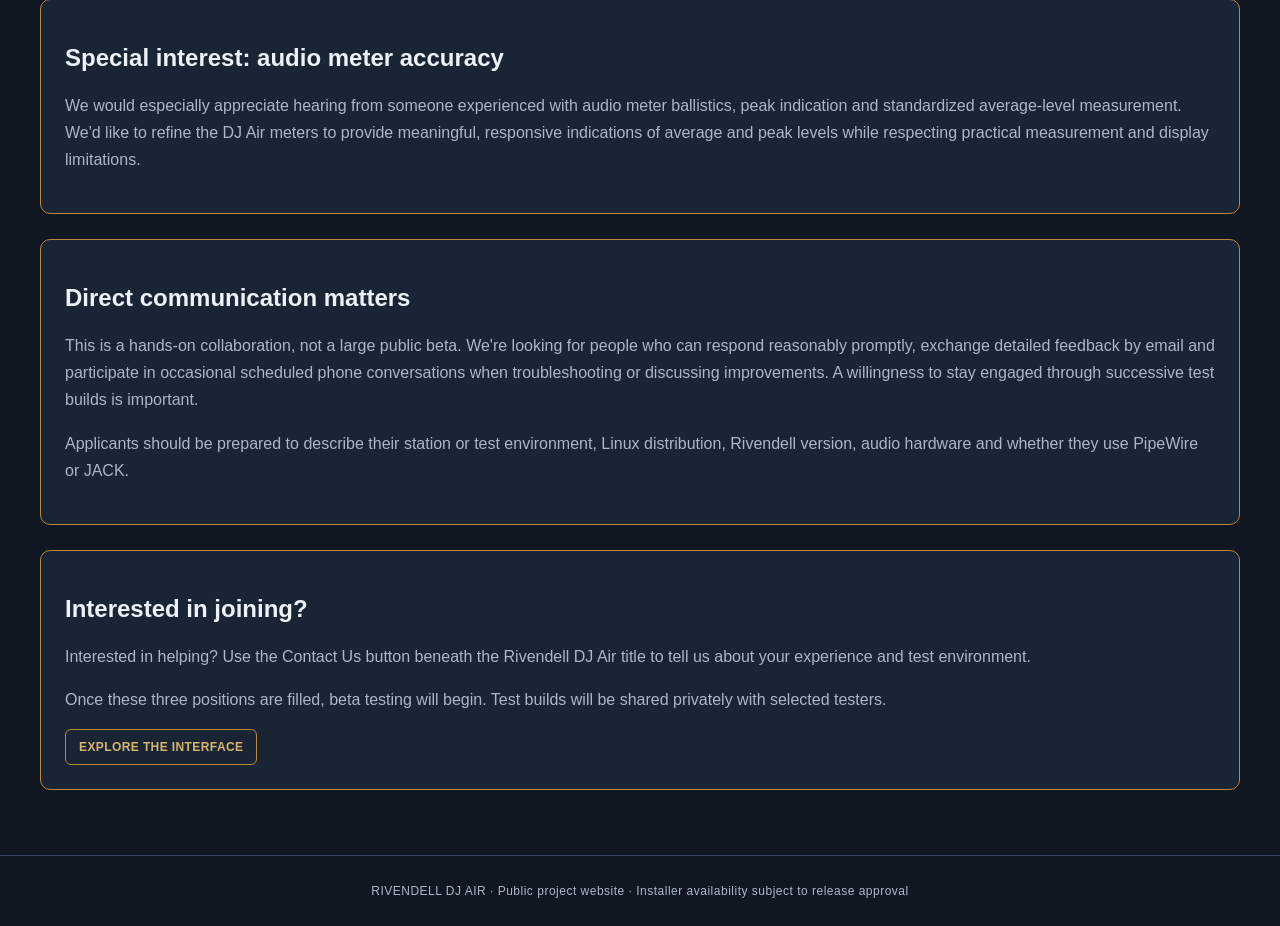
==== commit 9e147068: "Invite screen reader and accessibility testing expertise" ====
--- a/beta-testing.html
+++ b/beta-testing.html
@@ -1 +1 @@
-<!doctype html><html lang="en"><head><meta charset="utf-8"><meta name="viewport" content="width=device-width,initial-scale=1"><meta name="description" content="Three Rivendell DJ Air beta testers wanted: a radio station owner or engineer, an internet-only broadcaster, and an audio meter ballistics specialist."><title>Beta Testing | Rivendell DJ Air</title><link rel="stylesheet" href="assets/css/site.css?v=20261116-mobile-menu"><link rel="stylesheet" href="assets/css/contact.css?v=20261116"></head><body><header class="site-header"><div class="header-inner"><div class="brand-contact"><a class="brand" href="index.html"><span>RIVENDELL</span> DJ AIR</a><button type="button" class="contact-open" data-contact-open>✉ Contact Us</button></div><nav class="site-nav" aria-label="Main navigation"><a href="index.html">HOME</a><a href="features.html">FEATURES</a><a href="screenshots.html">SCREENSHOTS</a><a href="beta-testing.html" aria-current="page">BETA TESTING</a><a href="documentation.html">DOCUMENTATION</a><a href="downloads.html">DOWNLOADS</a><a href="support.html">SUPPORT DEVELOPMENT</a></nav><details class="mobile-menu"><summary aria-label="Open navigation menu"><span class="hamburger-icon" aria-hidden="true"><i></i><i></i><i></i></span><span>MENU</span></summary><nav class="mobile-nav" aria-label="Mobile navigation"><a href="index.html">HOME</a><a href="features.html">FEATURES</a><a href="screenshots.html">SCREENSHOTS</a><a href="beta-testing.html">BETA TESTING</a><a href="documentation.html">DOCUMENTATION</a><a href="downloads.html">DOWNLOADS</a><a href="support.html">SUPPORT DEVELOPMENT</a></nav></details></div><div class="header-support-strip"><span class="header-support-text">Made with love <span class="pulse-heart" aria-label="love" role="img">❤️</span> Support us today</span><button class="header-cashapp-button" type="button" onclick="document.getElementById('header-cashapp-modal').showModal()"><span class="cashapp-mark" aria-hidden="true">$</span><span>Cash App · Scan to Support</span></button></div></header><dialog id="header-cashapp-modal" class="cashapp-qr-modal" onclick="if(event.target===this)this.close()"><div class="cashapp-modal-inner"><button class="cashapp-close" type="button" onclick="document.getElementById('header-cashapp-modal').close()" aria-label="Close QR code">× Close</button><img src="rivdjaircashapp.png?v=20261116-finalqr" alt="Cash App QR code for Rivendell DJ AIR, $rivdjair"><p>Scan with your phone to support Rivendell DJ Air. Contributions are voluntary and never required to use the software.</p></div></dialog><main class="container"><div class="eyebrow">Help shape DJ Air</div><h1>Beta Testers Wanted</h1><p class="intro">We're looking for three people to help test Rivendell DJ Air. Once these positions are filled, beta testing will begin.</p><div class="notice">DJ Air is still under development and isn't publicly available yet.</div><h2 class="section-title">Who we're looking for</h2><div class="cards"><article class="card"><h2>1. RADIO STATION OWNER OR ENGINEER</h2><p>Someone who can test DJ Air in a real radio station.</p></article><article class="card"><h2>2. INTERNET RADIO BROADCASTER</h2><p>Someone who can test DJ Air at an online radio station.</p></article><article class="card"><h2>3. AUDIO METER BALLISTICS</h2><p>Someone familiar with meter ballistics who can help us fine-tune the audio meters.</p></article></div><h2 class="section-title">What beta testers will help with</h2><div class="cards"><article class="card"><h2>REAL-WORLD FUNCTIONALITY</h2><p>Try live on-air controls, remote microphone workflows, voice tracking, audio library tools, bulk uploads, administration and other features as test builds become available.</p></article><article class="card"><h2>DESIGN &amp; USABILITY</h2><p>Tell us what looks right, what feels awkward and how the interface could be clearer, faster or more accessible.</p></article><article class="card"><h2>FEATURE IDEAS &amp; IMPROVEMENTS</h2><p>Suggest useful capabilities and help prioritize refinements that matter to working broadcasters.</p></article><article class="card"><h2>ONGOING TEST BUILDS</h2><p>Help check fixes and new features as updated builds become available. Updates may arrive daily during active development or several days apart.</p></article></div><div class="panel"><h2>Special interest: audio meter accuracy</h2><p>We would especially appreciate hearing from someone experienced with audio meter ballistics, peak indication and standardized average-level measurement. We'd like to refine the DJ Air meters to provide meaningful, responsive indications of average and peak levels while respecting practical measurement and display limitations.</p></div><div class="panel"><h2>Direct communication matters</h2><p>This is a hands-on collaboration, not a large public beta. We're looking for people who can respond reasonably promptly, exchange detailed feedback by email and participate in occasional scheduled phone conversations when troubleshooting or discussing improvements. A willingness to stay engaged through successive test builds is important.</p><p>Applicants should be prepared to describe their station or test environment, Linux distribution, Rivendell version, audio hardware and whether they use PipeWire or JACK.</p></div><div class="panel"><h2>Interested in joining?</h2><p>Interested in helping? Use the Contact Us button beneath the Rivendell DJ Air title to tell us about your experience and test environment.</p><p>Once these three positions are filled, beta testing will begin. Test builds will be shared privately with selected testers.</p><a class="button" href="screenshots.html">EXPLORE THE INTERFACE</a></div></main><footer class="site-footer">RIVENDELL DJ AIR · Public project website · Installer availability subject to release approval</footer><dialog id="djair-contact-modal" class="contact-dialog" aria-labelledby="djair-contact-title"><form id="djair-contact-form" class="contact-inner" action="https://formspree.io/f/myeweqzp" method="POST"><h2 id="djair-contact-title">Contact Rivendell DJ Air</h2><p>Send us a message. We'll reply to the email address you provide.</p><label>Name<input name="name" autocomplete="name" maxlength="120" required></label><label>Email address<input type="email" name="email" autocomplete="email" maxlength="254" required></label><label>Subject<input name="subject" maxlength="150" required></label><label>Message<textarea name="message" minlength="10" maxlength="5000" required></textarea></label><div class="contact-hp" aria-hidden="true"><label>Leave this blank<input type="text" name="_gotcha" tabindex="-1" autocomplete="off"></label></div><div class="cf-turnstile" data-sitekey="0x4AAAAAAGD76PvdHKjts_0C"></div><p id="djair-contact-status" class="contact-status" role="status" aria-live="polite"></p><div class="contact-actions"><button type="button" class="contact-cancel" data-contact-close>Close</button><button type="submit" class="contact-submit">Send Message</button></div></form></dialog><script src="https://challenges.cloudflare.com/turnstile/v0/api.js" async defer></script><script src="assets/js/contact.js?v=20261116" defer></script></body></html>+<!doctype html><html lang="en"><head><meta charset="utf-8"><meta name="viewport" content="width=device-width,initial-scale=1"><meta name="description" content="Three Rivendell DJ Air beta testers wanted: a radio station owner or engineer, an internet-only broadcaster, and an audio meter ballistics specialist."><title>Beta Testing | Rivendell DJ Air</title><link rel="stylesheet" href="assets/css/site.css?v=20261116-mobile-menu"><link rel="stylesheet" href="assets/css/contact.css?v=20261116"></head><body><header class="site-header"><div class="header-inner"><div class="brand-contact"><a class="brand" href="index.html"><span>RIVENDELL</span> DJ AIR</a><button type="button" class="contact-open" data-contact-open>✉ Contact Us</button></div><nav class="site-nav" aria-label="Main navigation"><a href="index.html">HOME</a><a href="features.html">FEATURES</a><a href="screenshots.html">SCREENSHOTS</a><a href="beta-testing.html" aria-current="page">BETA TESTING</a><a href="documentation.html">DOCUMENTATION</a><a href="downloads.html">DOWNLOADS</a><a href="support.html">SUPPORT DEVELOPMENT</a></nav><details class="mobile-menu"><summary aria-label="Open navigation menu"><span class="hamburger-icon" aria-hidden="true"><i></i><i></i><i></i></span><span>MENU</span></summary><nav class="mobile-nav" aria-label="Mobile navigation"><a href="index.html">HOME</a><a href="features.html">FEATURES</a><a href="screenshots.html">SCREENSHOTS</a><a href="beta-testing.html">BETA TESTING</a><a href="documentation.html">DOCUMENTATION</a><a href="downloads.html">DOWNLOADS</a><a href="support.html">SUPPORT DEVELOPMENT</a></nav></details></div><div class="header-support-strip"><span class="header-support-text">Made with love <span class="pulse-heart" aria-label="love" role="img">❤️</span> Support us today</span><button class="header-cashapp-button" type="button" onclick="document.getElementById('header-cashapp-modal').showModal()"><span class="cashapp-mark" aria-hidden="true">$</span><span>Cash App · Scan to Support</span></button></div></header><dialog id="header-cashapp-modal" class="cashapp-qr-modal" onclick="if(event.target===this)this.close()"><div class="cashapp-modal-inner"><button class="cashapp-close" type="button" onclick="document.getElementById('header-cashapp-modal').close()" aria-label="Close QR code">× Close</button><img src="rivdjaircashapp.png?v=20261116-finalqr" alt="Cash App QR code for Rivendell DJ AIR, $rivdjair"><p>Scan with your phone to support Rivendell DJ Air. Contributions are voluntary and never required to use the software.</p></div></dialog><main class="container"><div class="eyebrow">Help shape DJ Air</div><h1>Beta Testers Wanted</h1><p class="intro">We're looking for three people to help test Rivendell DJ Air. Once these positions are filled, beta testing will begin.</p><div class="notice">DJ Air is still under development and isn't publicly available yet.</div><h2 class="section-title">Who we're looking for</h2><div class="cards"><article class="card"><h2>1. RADIO STATION OWNER OR ENGINEER</h2><p>Someone who can test DJ Air in a real radio station.</p></article><article class="card"><h2>2. INTERNET RADIO BROADCASTER</h2><p>Someone who can test DJ Air at an online radio station.</p></article><article class="card"><h2>3. AUDIO METER BALLISTICS</h2><p>Someone familiar with meter ballistics who can help us fine-tune the audio meters.</p></article></div><div class="panel"><h2>Accessibility testing welcome</h2><p>We would also appreciate help from someone who uses screen readers or has experience testing accessibility features, especially keyboard navigation and screen reader support.</p></div><h2 class="section-title">What beta testers will help with</h2><div class="cards"><article class="card"><h2>REAL-WORLD FUNCTIONALITY</h2><p>Try live on-air controls, remote microphone workflows, voice tracking, audio library tools, bulk uploads, administration and other features as test builds become available.</p></article><article class="card"><h2>DESIGN &amp; USABILITY</h2><p>Tell us what looks right, what feels awkward and how the interface could be clearer, faster or more accessible.</p></article><article class="card"><h2>FEATURE IDEAS &amp; IMPROVEMENTS</h2><p>Suggest useful capabilities and help prioritize refinements that matter to working broadcasters.</p></article><article class="card"><h2>ONGOING TEST BUILDS</h2><p>Help check fixes and new features as updated builds become available. Updates may arrive daily during active development or several days apart.</p></article></div><div class="panel"><h2>Special interest: audio meter accuracy</h2><p>We would especially appreciate hearing from someone experienced with audio meter ballistics, peak indication and standardized average-level measurement. We'd like to refine the DJ Air meters to provide meaningful, responsive indications of average and peak levels while respecting practical measurement and display limitations.</p></div><div class="panel"><h2>Direct communication matters</h2><p>This is a hands-on collaboration, not a large public beta. We're looking for people who can respond reasonably promptly, exchange detailed feedback by email and participate in occasional scheduled phone conversations when troubleshooting or discussing improvements. A willingness to stay engaged through successive test builds is important.</p><p>Applicants should be prepared to describe their station or test environment, Linux distribution, Rivendell version, audio hardware and whether they use PipeWire or JACK.</p></div><div class="panel"><h2>Interested in joining?</h2><p>Interested in helping? Use the Contact Us button beneath the Rivendell DJ Air title to tell us about your experience and test environment.</p><p>Once these three positions are filled, beta testing will begin. Test builds will be shared privately with selected testers.</p><a class="button" href="screenshots.html">EXPLORE THE INTERFACE</a></div></main><footer class="site-footer">RIVENDELL DJ AIR · Public project website · Installer availability subject to release approval</footer><dialog id="djair-contact-modal" class="contact-dialog" aria-labelledby="djair-contact-title"><form id="djair-contact-form" class="contact-inner" action="https://formspree.io/f/myeweqzp" method="POST"><h2 id="djair-contact-title">Contact Rivendell DJ Air</h2><p>Send us a message. We'll reply to the email address you provide.</p><label>Name<input name="name" autocomplete="name" maxlength="120" required></label><label>Email address<input type="email" name="email" autocomplete="email" maxlength="254" required></label><label>Subject<input name="subject" maxlength="150" required></label><label>Message<textarea name="message" minlength="10" maxlength="5000" required></textarea></label><div class="contact-hp" aria-hidden="true"><label>Leave this blank<input type="text" name="_gotcha" tabindex="-1" autocomplete="off"></label></div><div class="cf-turnstile" data-sitekey="0x4AAAAAAGD76PvdHKjts_0C"></div><p id="djair-contact-status" class="contact-status" role="status" aria-live="polite"></p><div class="contact-actions"><button type="button" class="contact-cancel" data-contact-close>Close</button><button type="submit" class="contact-submit">Send Message</button></div></form></dialog><script src="https://challenges.cloudflare.com/turnstile/v0/api.js" async defer></script><script src="assets/js/contact.js?v=20261116" defer></script></body></html>
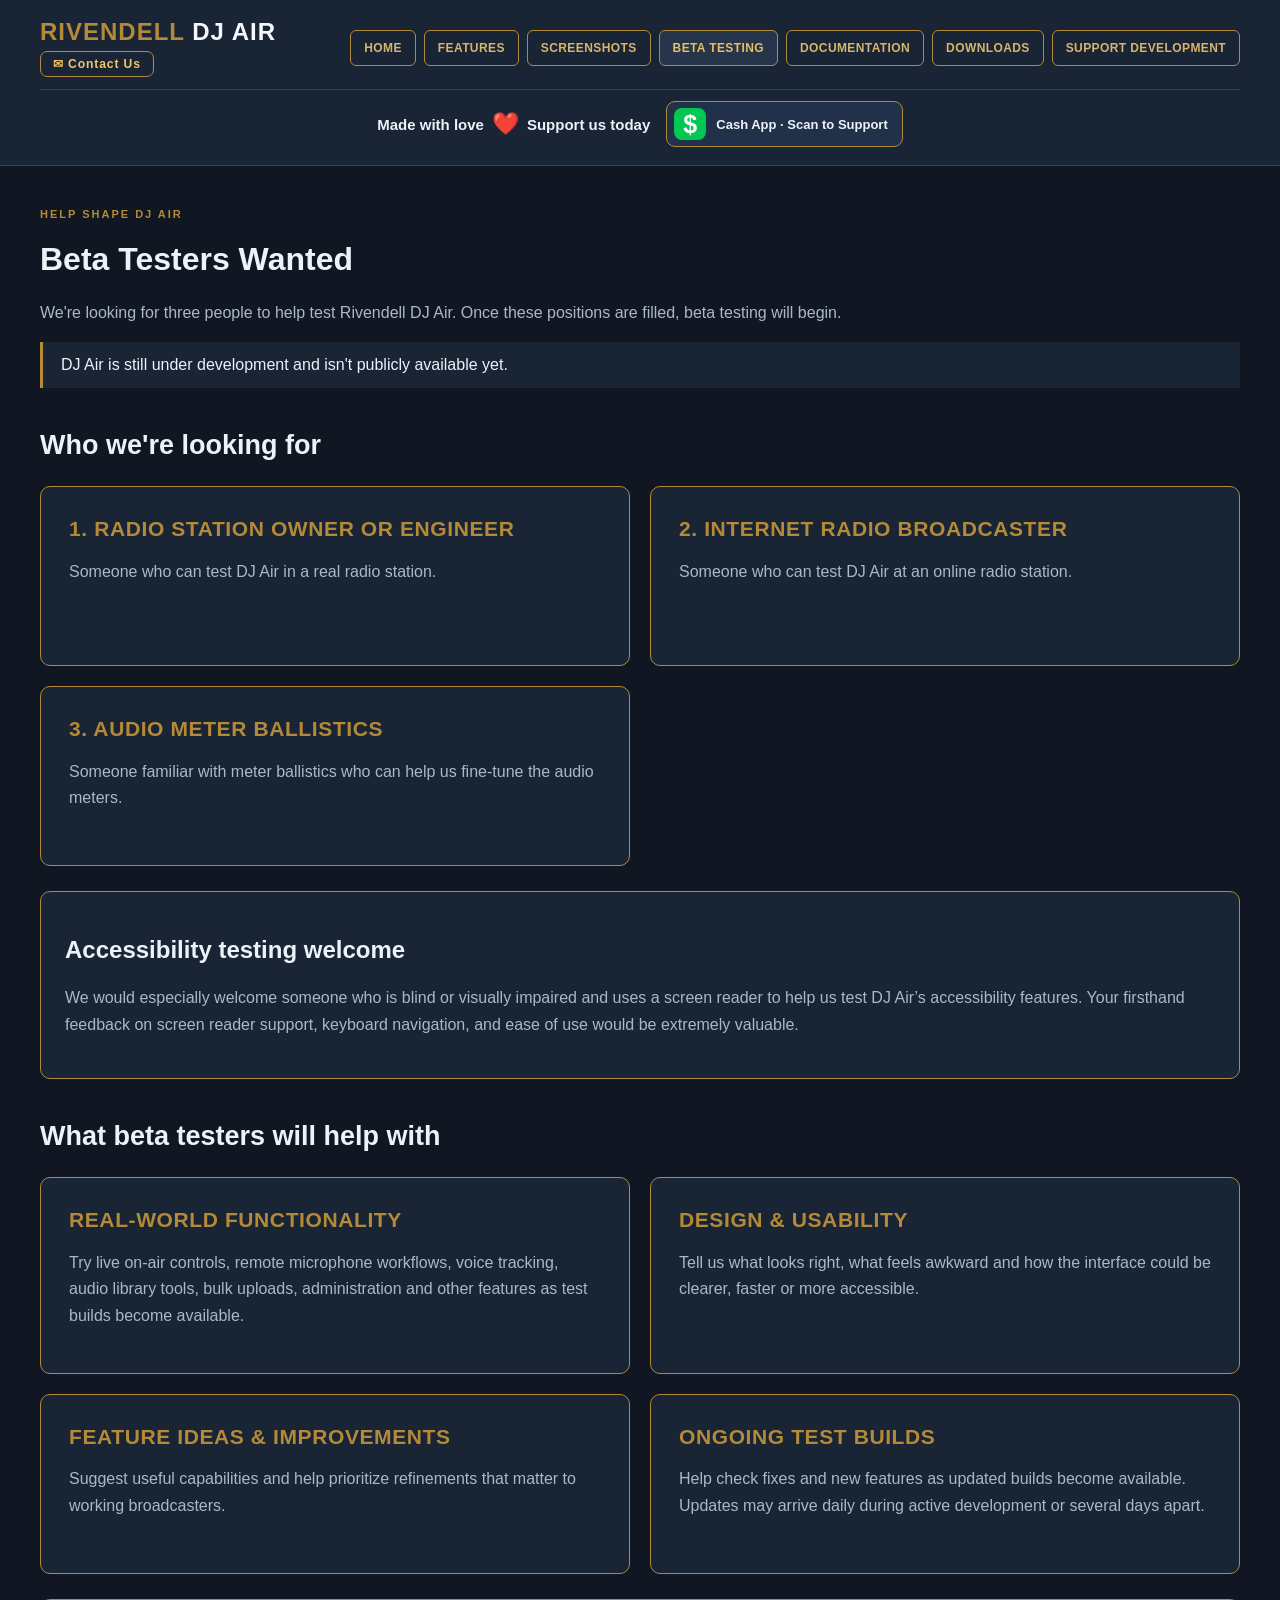
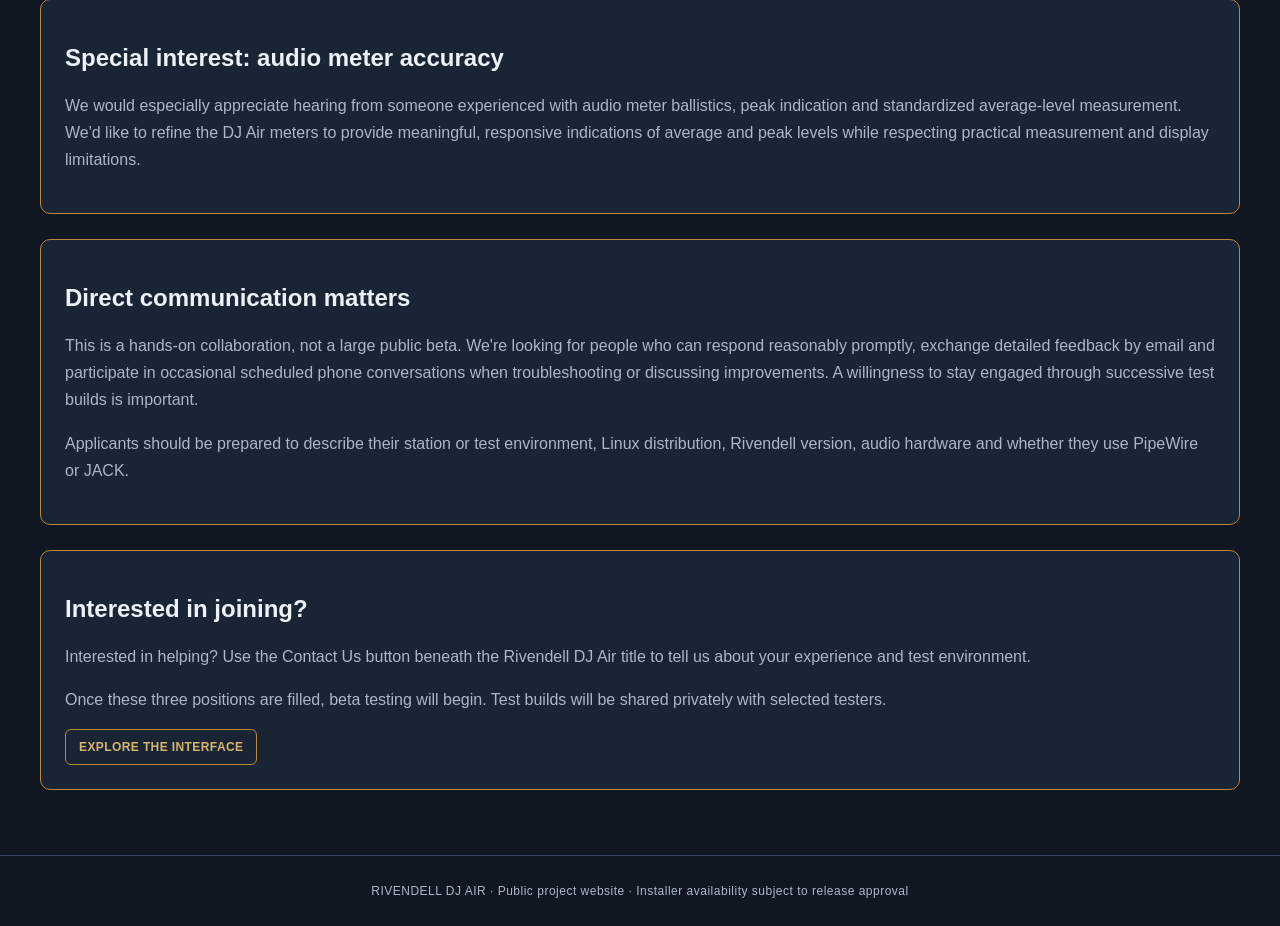
==== commit 89f9e14e: "Clarify invitation for blind and visually impaired screen reader testers" ====
--- a/beta-testing.html
+++ b/beta-testing.html
@@ -1 +1 @@
-<!doctype html><html lang="en"><head><meta charset="utf-8"><meta name="viewport" content="width=device-width,initial-scale=1"><meta name="description" content="Three Rivendell DJ Air beta testers wanted: a radio station owner or engineer, an internet-only broadcaster, and an audio meter ballistics specialist."><title>Beta Testing | Rivendell DJ Air</title><link rel="stylesheet" href="assets/css/site.css?v=20261116-mobile-menu"><link rel="stylesheet" href="assets/css/contact.css?v=20261116"></head><body><header class="site-header"><div class="header-inner"><div class="brand-contact"><a class="brand" href="index.html"><span>RIVENDELL</span> DJ AIR</a><button type="button" class="contact-open" data-contact-open>✉ Contact Us</button></div><nav class="site-nav" aria-label="Main navigation"><a href="index.html">HOME</a><a href="features.html">FEATURES</a><a href="screenshots.html">SCREENSHOTS</a><a href="beta-testing.html" aria-current="page">BETA TESTING</a><a href="documentation.html">DOCUMENTATION</a><a href="downloads.html">DOWNLOADS</a><a href="support.html">SUPPORT DEVELOPMENT</a></nav><details class="mobile-menu"><summary aria-label="Open navigation menu"><span class="hamburger-icon" aria-hidden="true"><i></i><i></i><i></i></span><span>MENU</span></summary><nav class="mobile-nav" aria-label="Mobile navigation"><a href="index.html">HOME</a><a href="features.html">FEATURES</a><a href="screenshots.html">SCREENSHOTS</a><a href="beta-testing.html">BETA TESTING</a><a href="documentation.html">DOCUMENTATION</a><a href="downloads.html">DOWNLOADS</a><a href="support.html">SUPPORT DEVELOPMENT</a></nav></details></div><div class="header-support-strip"><span class="header-support-text">Made with love <span class="pulse-heart" aria-label="love" role="img">❤️</span> Support us today</span><button class="header-cashapp-button" type="button" onclick="document.getElementById('header-cashapp-modal').showModal()"><span class="cashapp-mark" aria-hidden="true">$</span><span>Cash App · Scan to Support</span></button></div></header><dialog id="header-cashapp-modal" class="cashapp-qr-modal" onclick="if(event.target===this)this.close()"><div class="cashapp-modal-inner"><button class="cashapp-close" type="button" onclick="document.getElementById('header-cashapp-modal').close()" aria-label="Close QR code">× Close</button><img src="rivdjaircashapp.png?v=20261116-finalqr" alt="Cash App QR code for Rivendell DJ AIR, $rivdjair"><p>Scan with your phone to support Rivendell DJ Air. Contributions are voluntary and never required to use the software.</p></div></dialog><main class="container"><div class="eyebrow">Help shape DJ Air</div><h1>Beta Testers Wanted</h1><p class="intro">We're looking for three people to help test Rivendell DJ Air. Once these positions are filled, beta testing will begin.</p><div class="notice">DJ Air is still under development and isn't publicly available yet.</div><h2 class="section-title">Who we're looking for</h2><div class="cards"><article class="card"><h2>1. RADIO STATION OWNER OR ENGINEER</h2><p>Someone who can test DJ Air in a real radio station.</p></article><article class="card"><h2>2. INTERNET RADIO BROADCASTER</h2><p>Someone who can test DJ Air at an online radio station.</p></article><article class="card"><h2>3. AUDIO METER BALLISTICS</h2><p>Someone familiar with meter ballistics who can help us fine-tune the audio meters.</p></article></div><div class="panel"><h2>Accessibility testing welcome</h2><p>We would also appreciate help from someone who uses screen readers or has experience testing accessibility features, especially keyboard navigation and screen reader support.</p></div><h2 class="section-title">What beta testers will help with</h2><div class="cards"><article class="card"><h2>REAL-WORLD FUNCTIONALITY</h2><p>Try live on-air controls, remote microphone workflows, voice tracking, audio library tools, bulk uploads, administration and other features as test builds become available.</p></article><article class="card"><h2>DESIGN &amp; USABILITY</h2><p>Tell us what looks right, what feels awkward and how the interface could be clearer, faster or more accessible.</p></article><article class="card"><h2>FEATURE IDEAS &amp; IMPROVEMENTS</h2><p>Suggest useful capabilities and help prioritize refinements that matter to working broadcasters.</p></article><article class="card"><h2>ONGOING TEST BUILDS</h2><p>Help check fixes and new features as updated builds become available. Updates may arrive daily during active development or several days apart.</p></article></div><div class="panel"><h2>Special interest: audio meter accuracy</h2><p>We would especially appreciate hearing from someone experienced with audio meter ballistics, peak indication and standardized average-level measurement. We'd like to refine the DJ Air meters to provide meaningful, responsive indications of average and peak levels while respecting practical measurement and display limitations.</p></div><div class="panel"><h2>Direct communication matters</h2><p>This is a hands-on collaboration, not a large public beta. We're looking for people who can respond reasonably promptly, exchange detailed feedback by email and participate in occasional scheduled phone conversations when troubleshooting or discussing improvements. A willingness to stay engaged through successive test builds is important.</p><p>Applicants should be prepared to describe their station or test environment, Linux distribution, Rivendell version, audio hardware and whether they use PipeWire or JACK.</p></div><div class="panel"><h2>Interested in joining?</h2><p>Interested in helping? Use the Contact Us button beneath the Rivendell DJ Air title to tell us about your experience and test environment.</p><p>Once these three positions are filled, beta testing will begin. Test builds will be shared privately with selected testers.</p><a class="button" href="screenshots.html">EXPLORE THE INTERFACE</a></div></main><footer class="site-footer">RIVENDELL DJ AIR · Public project website · Installer availability subject to release approval</footer><dialog id="djair-contact-modal" class="contact-dialog" aria-labelledby="djair-contact-title"><form id="djair-contact-form" class="contact-inner" action="https://formspree.io/f/myeweqzp" method="POST"><h2 id="djair-contact-title">Contact Rivendell DJ Air</h2><p>Send us a message. We'll reply to the email address you provide.</p><label>Name<input name="name" autocomplete="name" maxlength="120" required></label><label>Email address<input type="email" name="email" autocomplete="email" maxlength="254" required></label><label>Subject<input name="subject" maxlength="150" required></label><label>Message<textarea name="message" minlength="10" maxlength="5000" required></textarea></label><div class="contact-hp" aria-hidden="true"><label>Leave this blank<input type="text" name="_gotcha" tabindex="-1" autocomplete="off"></label></div><div class="cf-turnstile" data-sitekey="0x4AAAAAAGD76PvdHKjts_0C"></div><p id="djair-contact-status" class="contact-status" role="status" aria-live="polite"></p><div class="contact-actions"><button type="button" class="contact-cancel" data-contact-close>Close</button><button type="submit" class="contact-submit">Send Message</button></div></form></dialog><script src="https://challenges.cloudflare.com/turnstile/v0/api.js" async defer></script><script src="assets/js/contact.js?v=20261116" defer></script></body></html>+<!doctype html><html lang="en"><head><meta charset="utf-8"><meta name="viewport" content="width=device-width,initial-scale=1"><meta name="description" content="Three Rivendell DJ Air beta testers wanted: a radio station owner or engineer, an internet-only broadcaster, and an audio meter ballistics specialist."><title>Beta Testing | Rivendell DJ Air</title><link rel="stylesheet" href="assets/css/site.css?v=20261116-mobile-menu"><link rel="stylesheet" href="assets/css/contact.css?v=20261116"></head><body><header class="site-header"><div class="header-inner"><div class="brand-contact"><a class="brand" href="index.html"><span>RIVENDELL</span> DJ AIR</a><button type="button" class="contact-open" data-contact-open>✉ Contact Us</button></div><nav class="site-nav" aria-label="Main navigation"><a href="index.html">HOME</a><a href="features.html">FEATURES</a><a href="screenshots.html">SCREENSHOTS</a><a href="beta-testing.html" aria-current="page">BETA TESTING</a><a href="documentation.html">DOCUMENTATION</a><a href="downloads.html">DOWNLOADS</a><a href="support.html">SUPPORT DEVELOPMENT</a></nav><details class="mobile-menu"><summary aria-label="Open navigation menu"><span class="hamburger-icon" aria-hidden="true"><i></i><i></i><i></i></span><span>MENU</span></summary><nav class="mobile-nav" aria-label="Mobile navigation"><a href="index.html">HOME</a><a href="features.html">FEATURES</a><a href="screenshots.html">SCREENSHOTS</a><a href="beta-testing.html">BETA TESTING</a><a href="documentation.html">DOCUMENTATION</a><a href="downloads.html">DOWNLOADS</a><a href="support.html">SUPPORT DEVELOPMENT</a></nav></details></div><div class="header-support-strip"><span class="header-support-text">Made with love <span class="pulse-heart" aria-label="love" role="img">❤️</span> Support us today</span><button class="header-cashapp-button" type="button" onclick="document.getElementById('header-cashapp-modal').showModal()"><span class="cashapp-mark" aria-hidden="true">$</span><span>Cash App · Scan to Support</span></button></div></header><dialog id="header-cashapp-modal" class="cashapp-qr-modal" onclick="if(event.target===this)this.close()"><div class="cashapp-modal-inner"><button class="cashapp-close" type="button" onclick="document.getElementById('header-cashapp-modal').close()" aria-label="Close QR code">× Close</button><img src="rivdjaircashapp.png?v=20261116-finalqr" alt="Cash App QR code for Rivendell DJ AIR, $rivdjair"><p>Scan with your phone to support Rivendell DJ Air. Contributions are voluntary and never required to use the software.</p></div></dialog><main class="container"><div class="eyebrow">Help shape DJ Air</div><h1>Beta Testers Wanted</h1><p class="intro">We're looking for three people to help test Rivendell DJ Air. Once these positions are filled, beta testing will begin.</p><div class="notice">DJ Air is still under development and isn't publicly available yet.</div><h2 class="section-title">Who we're looking for</h2><div class="cards"><article class="card"><h2>1. RADIO STATION OWNER OR ENGINEER</h2><p>Someone who can test DJ Air in a real radio station.</p></article><article class="card"><h2>2. INTERNET RADIO BROADCASTER</h2><p>Someone who can test DJ Air at an online radio station.</p></article><article class="card"><h2>3. AUDIO METER BALLISTICS</h2><p>Someone familiar with meter ballistics who can help us fine-tune the audio meters.</p></article></div><div class="panel"><h2>Accessibility testing welcome</h2><p>We would especially welcome someone who is blind or visually impaired and uses a screen reader to help us test DJ Air’s accessibility features. Your firsthand feedback on screen reader support, keyboard navigation, and ease of use would be extremely valuable.</p></div><h2 class="section-title">What beta testers will help with</h2><div class="cards"><article class="card"><h2>REAL-WORLD FUNCTIONALITY</h2><p>Try live on-air controls, remote microphone workflows, voice tracking, audio library tools, bulk uploads, administration and other features as test builds become available.</p></article><article class="card"><h2>DESIGN &amp; USABILITY</h2><p>Tell us what looks right, what feels awkward and how the interface could be clearer, faster or more accessible.</p></article><article class="card"><h2>FEATURE IDEAS &amp; IMPROVEMENTS</h2><p>Suggest useful capabilities and help prioritize refinements that matter to working broadcasters.</p></article><article class="card"><h2>ONGOING TEST BUILDS</h2><p>Help check fixes and new features as updated builds become available. Updates may arrive daily during active development or several days apart.</p></article></div><div class="panel"><h2>Special interest: audio meter accuracy</h2><p>We would especially appreciate hearing from someone experienced with audio meter ballistics, peak indication and standardized average-level measurement. We'd like to refine the DJ Air meters to provide meaningful, responsive indications of average and peak levels while respecting practical measurement and display limitations.</p></div><div class="panel"><h2>Direct communication matters</h2><p>This is a hands-on collaboration, not a large public beta. We're looking for people who can respond reasonably promptly, exchange detailed feedback by email and participate in occasional scheduled phone conversations when troubleshooting or discussing improvements. A willingness to stay engaged through successive test builds is important.</p><p>Applicants should be prepared to describe their station or test environment, Linux distribution, Rivendell version, audio hardware and whether they use PipeWire or JACK.</p></div><div class="panel"><h2>Interested in joining?</h2><p>Interested in helping? Use the Contact Us button beneath the Rivendell DJ Air title to tell us about your experience and test environment.</p><p>Once these three positions are filled, beta testing will begin. Test builds will be shared privately with selected testers.</p><a class="button" href="screenshots.html">EXPLORE THE INTERFACE</a></div></main><footer class="site-footer">RIVENDELL DJ AIR · Public project website · Installer availability subject to release approval</footer><dialog id="djair-contact-modal" class="contact-dialog" aria-labelledby="djair-contact-title"><form id="djair-contact-form" class="contact-inner" action="https://formspree.io/f/myeweqzp" method="POST"><h2 id="djair-contact-title">Contact Rivendell DJ Air</h2><p>Send us a message. We'll reply to the email address you provide.</p><label>Name<input name="name" autocomplete="name" maxlength="120" required></label><label>Email address<input type="email" name="email" autocomplete="email" maxlength="254" required></label><label>Subject<input name="subject" maxlength="150" required></label><label>Message<textarea name="message" minlength="10" maxlength="5000" required></textarea></label><div class="contact-hp" aria-hidden="true"><label>Leave this blank<input type="text" name="_gotcha" tabindex="-1" autocomplete="off"></label></div><div class="cf-turnstile" data-sitekey="0x4AAAAAAGD76PvdHKjts_0C"></div><p id="djair-contact-status" class="contact-status" role="status" aria-live="polite"></p><div class="contact-actions"><button type="button" class="contact-cancel" data-contact-close>Close</button><button type="submit" class="contact-submit">Send Message</button></div></form></dialog><script src="https://challenges.cloudflare.com/turnstile/v0/api.js" async defer></script><script src="assets/js/contact.js?v=20261116" defer></script></body></html>
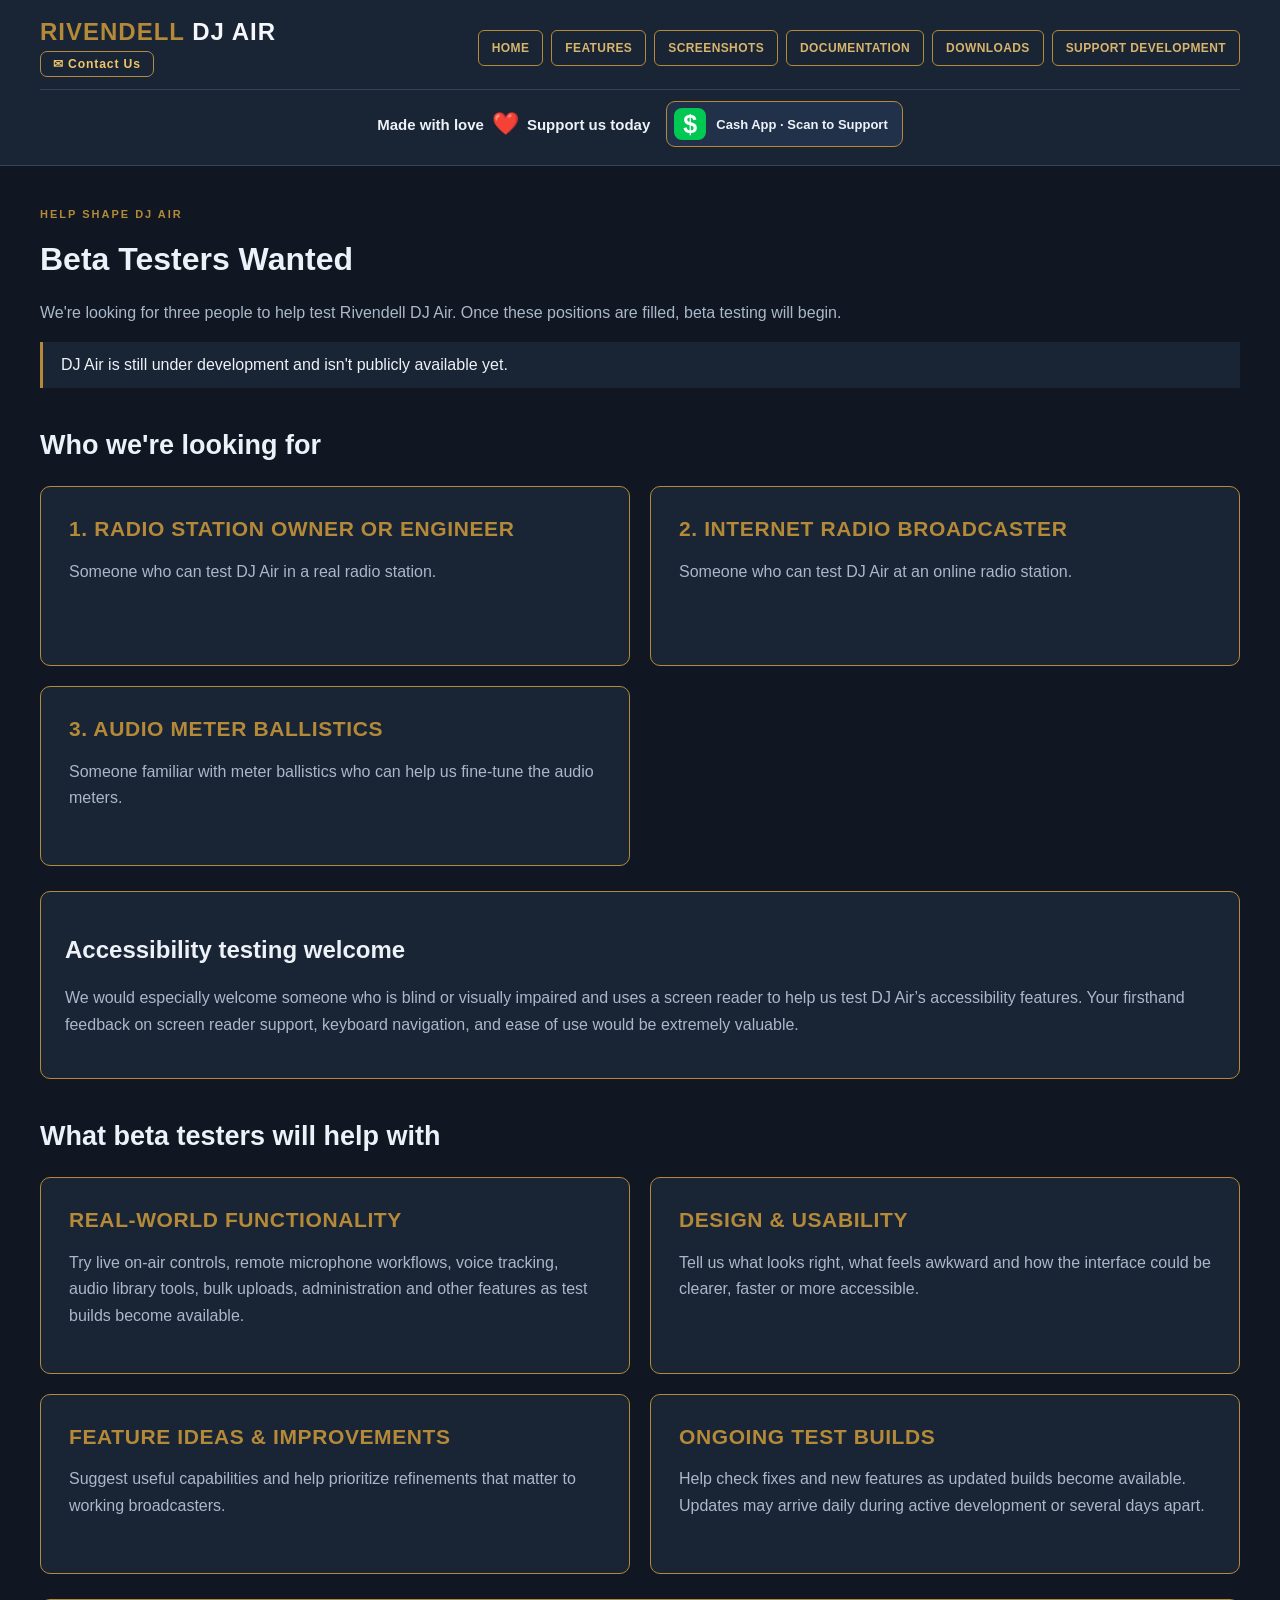
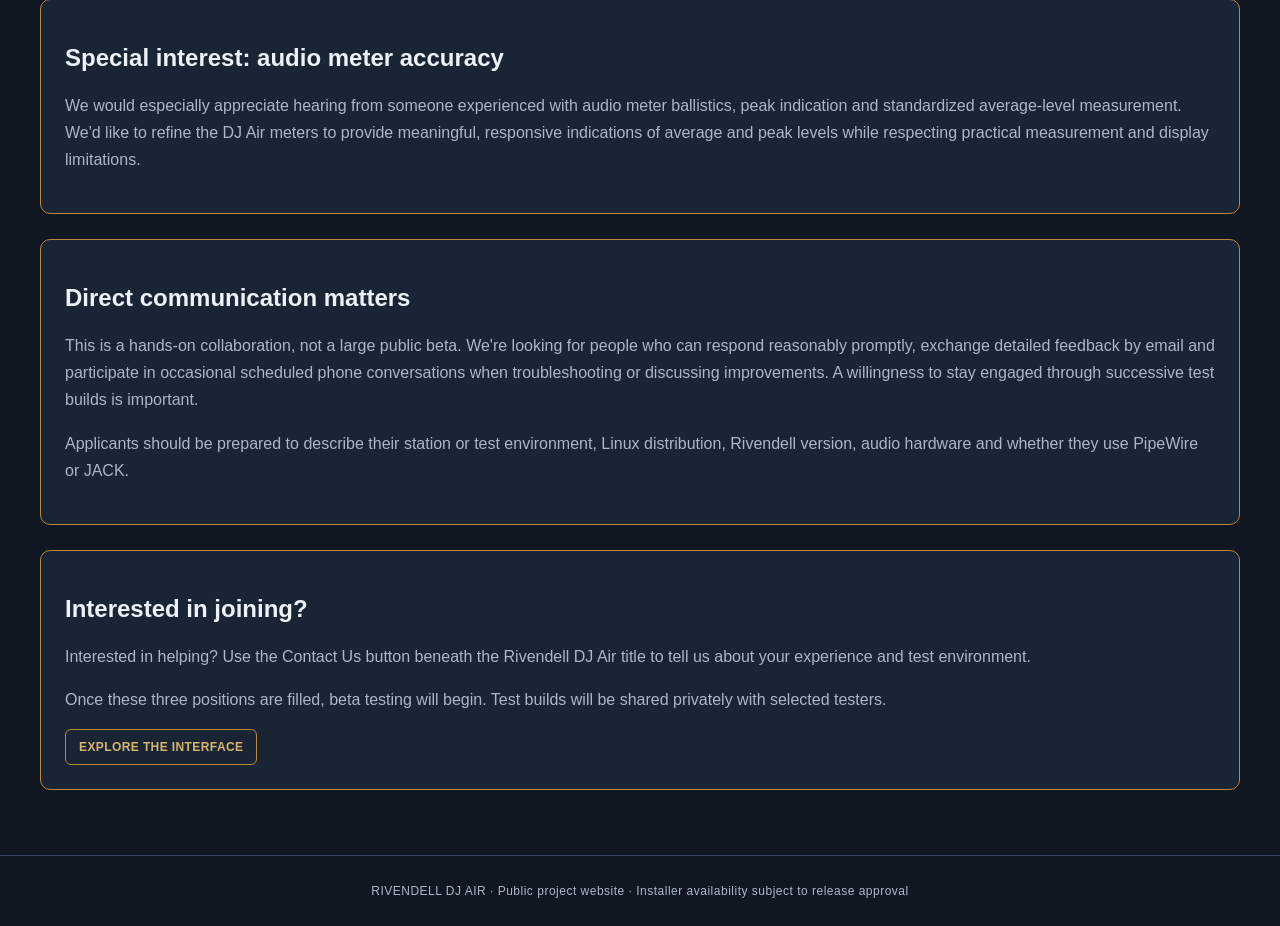
==== commit 68a6baf1: "Hide beta testing page from public website navigation and promotion" ====
--- a/beta-testing.html
+++ b/beta-testing.html
@@ -1 +1 @@
-<!doctype html><html lang="en"><head><meta charset="utf-8"><meta name="viewport" content="width=device-width,initial-scale=1"><meta name="description" content="Three Rivendell DJ Air beta testers wanted: a radio station owner or engineer, an internet-only broadcaster, and an audio meter ballistics specialist."><title>Beta Testing | Rivendell DJ Air</title><link rel="stylesheet" href="assets/css/site.css?v=20261116-mobile-menu"><link rel="stylesheet" href="assets/css/contact.css?v=20261116"></head><body><header class="site-header"><div class="header-inner"><div class="brand-contact"><a class="brand" href="index.html"><span>RIVENDELL</span> DJ AIR</a><button type="button" class="contact-open" data-contact-open>✉ Contact Us</button></div><nav class="site-nav" aria-label="Main navigation"><a href="index.html">HOME</a><a href="features.html">FEATURES</a><a href="screenshots.html">SCREENSHOTS</a><a href="beta-testing.html" aria-current="page">BETA TESTING</a><a href="documentation.html">DOCUMENTATION</a><a href="downloads.html">DOWNLOADS</a><a href="support.html">SUPPORT DEVELOPMENT</a></nav><details class="mobile-menu"><summary aria-label="Open navigation menu"><span class="hamburger-icon" aria-hidden="true"><i></i><i></i><i></i></span><span>MENU</span></summary><nav class="mobile-nav" aria-label="Mobile navigation"><a href="index.html">HOME</a><a href="features.html">FEATURES</a><a href="screenshots.html">SCREENSHOTS</a><a href="beta-testing.html">BETA TESTING</a><a href="documentation.html">DOCUMENTATION</a><a href="downloads.html">DOWNLOADS</a><a href="support.html">SUPPORT DEVELOPMENT</a></nav></details></div><div class="header-support-strip"><span class="header-support-text">Made with love <span class="pulse-heart" aria-label="love" role="img">❤️</span> Support us today</span><button class="header-cashapp-button" type="button" onclick="document.getElementById('header-cashapp-modal').showModal()"><span class="cashapp-mark" aria-hidden="true">$</span><span>Cash App · Scan to Support</span></button></div></header><dialog id="header-cashapp-modal" class="cashapp-qr-modal" onclick="if(event.target===this)this.close()"><div class="cashapp-modal-inner"><button class="cashapp-close" type="button" onclick="document.getElementById('header-cashapp-modal').close()" aria-label="Close QR code">× Close</button><img src="rivdjaircashapp.png?v=20261116-finalqr" alt="Cash App QR code for Rivendell DJ AIR, $rivdjair"><p>Scan with your phone to support Rivendell DJ Air. Contributions are voluntary and never required to use the software.</p></div></dialog><main class="container"><div class="eyebrow">Help shape DJ Air</div><h1>Beta Testers Wanted</h1><p class="intro">We're looking for three people to help test Rivendell DJ Air. Once these positions are filled, beta testing will begin.</p><div class="notice">DJ Air is still under development and isn't publicly available yet.</div><h2 class="section-title">Who we're looking for</h2><div class="cards"><article class="card"><h2>1. RADIO STATION OWNER OR ENGINEER</h2><p>Someone who can test DJ Air in a real radio station.</p></article><article class="card"><h2>2. INTERNET RADIO BROADCASTER</h2><p>Someone who can test DJ Air at an online radio station.</p></article><article class="card"><h2>3. AUDIO METER BALLISTICS</h2><p>Someone familiar with meter ballistics who can help us fine-tune the audio meters.</p></article></div><div class="panel"><h2>Accessibility testing welcome</h2><p>We would especially welcome someone who is blind or visually impaired and uses a screen reader to help us test DJ Air’s accessibility features. Your firsthand feedback on screen reader support, keyboard navigation, and ease of use would be extremely valuable.</p></div><h2 class="section-title">What beta testers will help with</h2><div class="cards"><article class="card"><h2>REAL-WORLD FUNCTIONALITY</h2><p>Try live on-air controls, remote microphone workflows, voice tracking, audio library tools, bulk uploads, administration and other features as test builds become available.</p></article><article class="card"><h2>DESIGN &amp; USABILITY</h2><p>Tell us what looks right, what feels awkward and how the interface could be clearer, faster or more accessible.</p></article><article class="card"><h2>FEATURE IDEAS &amp; IMPROVEMENTS</h2><p>Suggest useful capabilities and help prioritize refinements that matter to working broadcasters.</p></article><article class="card"><h2>ONGOING TEST BUILDS</h2><p>Help check fixes and new features as updated builds become available. Updates may arrive daily during active development or several days apart.</p></article></div><div class="panel"><h2>Special interest: audio meter accuracy</h2><p>We would especially appreciate hearing from someone experienced with audio meter ballistics, peak indication and standardized average-level measurement. We'd like to refine the DJ Air meters to provide meaningful, responsive indications of average and peak levels while respecting practical measurement and display limitations.</p></div><div class="panel"><h2>Direct communication matters</h2><p>This is a hands-on collaboration, not a large public beta. We're looking for people who can respond reasonably promptly, exchange detailed feedback by email and participate in occasional scheduled phone conversations when troubleshooting or discussing improvements. A willingness to stay engaged through successive test builds is important.</p><p>Applicants should be prepared to describe their station or test environment, Linux distribution, Rivendell version, audio hardware and whether they use PipeWire or JACK.</p></div><div class="panel"><h2>Interested in joining?</h2><p>Interested in helping? Use the Contact Us button beneath the Rivendell DJ Air title to tell us about your experience and test environment.</p><p>Once these three positions are filled, beta testing will begin. Test builds will be shared privately with selected testers.</p><a class="button" href="screenshots.html">EXPLORE THE INTERFACE</a></div></main><footer class="site-footer">RIVENDELL DJ AIR · Public project website · Installer availability subject to release approval</footer><dialog id="djair-contact-modal" class="contact-dialog" aria-labelledby="djair-contact-title"><form id="djair-contact-form" class="contact-inner" action="https://formspree.io/f/myeweqzp" method="POST"><h2 id="djair-contact-title">Contact Rivendell DJ Air</h2><p>Send us a message. We'll reply to the email address you provide.</p><label>Name<input name="name" autocomplete="name" maxlength="120" required></label><label>Email address<input type="email" name="email" autocomplete="email" maxlength="254" required></label><label>Subject<input name="subject" maxlength="150" required></label><label>Message<textarea name="message" minlength="10" maxlength="5000" required></textarea></label><div class="contact-hp" aria-hidden="true"><label>Leave this blank<input type="text" name="_gotcha" tabindex="-1" autocomplete="off"></label></div><div class="cf-turnstile" data-sitekey="0x4AAAAAAGD76PvdHKjts_0C"></div><p id="djair-contact-status" class="contact-status" role="status" aria-live="polite"></p><div class="contact-actions"><button type="button" class="contact-cancel" data-contact-close>Close</button><button type="submit" class="contact-submit">Send Message</button></div></form></dialog><script src="https://challenges.cloudflare.com/turnstile/v0/api.js" async defer></script><script src="assets/js/contact.js?v=20261116" defer></script></body></html>+<!doctype html><html lang="en"><head><meta charset="utf-8"><meta name="viewport" content="width=device-width,initial-scale=1"><meta name="robots" content="noindex,nofollow"><meta name="description" content="Three Rivendell DJ Air beta testers wanted: a radio station owner or engineer, an internet-only broadcaster, and an audio meter ballistics specialist."><title>Beta Testing | Rivendell DJ Air</title><link rel="stylesheet" href="assets/css/site.css?v=20261116-mobile-menu"><link rel="stylesheet" href="assets/css/contact.css?v=20261116"></head><body><header class="site-header"><div class="header-inner"><div class="brand-contact"><a class="brand" href="index.html"><span>RIVENDELL</span> DJ AIR</a><button type="button" class="contact-open" data-contact-open>✉ Contact Us</button></div><nav class="site-nav" aria-label="Main navigation"><a href="index.html">HOME</a><a href="features.html">FEATURES</a><a href="screenshots.html">SCREENSHOTS</a><a href="documentation.html">DOCUMENTATION</a><a href="downloads.html">DOWNLOADS</a><a href="support.html">SUPPORT DEVELOPMENT</a></nav><details class="mobile-menu"><summary aria-label="Open navigation menu"><span class="hamburger-icon" aria-hidden="true"><i></i><i></i><i></i></span><span>MENU</span></summary><nav class="mobile-nav" aria-label="Mobile navigation"><a href="index.html">HOME</a><a href="features.html">FEATURES</a><a href="screenshots.html">SCREENSHOTS</a><a href="documentation.html">DOCUMENTATION</a><a href="downloads.html">DOWNLOADS</a><a href="support.html">SUPPORT DEVELOPMENT</a></nav></details></div><div class="header-support-strip"><span class="header-support-text">Made with love <span class="pulse-heart" aria-label="love" role="img">❤️</span> Support us today</span><button class="header-cashapp-button" type="button" onclick="document.getElementById('header-cashapp-modal').showModal()"><span class="cashapp-mark" aria-hidden="true">$</span><span>Cash App · Scan to Support</span></button></div></header><dialog id="header-cashapp-modal" class="cashapp-qr-modal" onclick="if(event.target===this)this.close()"><div class="cashapp-modal-inner"><button class="cashapp-close" type="button" onclick="document.getElementById('header-cashapp-modal').close()" aria-label="Close QR code">× Close</button><img src="rivdjaircashapp.png?v=20261116-finalqr" alt="Cash App QR code for Rivendell DJ AIR, $rivdjair"><p>Scan with your phone to support Rivendell DJ Air. Contributions are voluntary and never required to use the software.</p></div></dialog><main class="container"><div class="eyebrow">Help shape DJ Air</div><h1>Beta Testers Wanted</h1><p class="intro">We're looking for three people to help test Rivendell DJ Air. Once these positions are filled, beta testing will begin.</p><div class="notice">DJ Air is still under development and isn't publicly available yet.</div><h2 class="section-title">Who we're looking for</h2><div class="cards"><article class="card"><h2>1. RADIO STATION OWNER OR ENGINEER</h2><p>Someone who can test DJ Air in a real radio station.</p></article><article class="card"><h2>2. INTERNET RADIO BROADCASTER</h2><p>Someone who can test DJ Air at an online radio station.</p></article><article class="card"><h2>3. AUDIO METER BALLISTICS</h2><p>Someone familiar with meter ballistics who can help us fine-tune the audio meters.</p></article></div><div class="panel"><h2>Accessibility testing welcome</h2><p>We would especially welcome someone who is blind or visually impaired and uses a screen reader to help us test DJ Air’s accessibility features. Your firsthand feedback on screen reader support, keyboard navigation, and ease of use would be extremely valuable.</p></div><h2 class="section-title">What beta testers will help with</h2><div class="cards"><article class="card"><h2>REAL-WORLD FUNCTIONALITY</h2><p>Try live on-air controls, remote microphone workflows, voice tracking, audio library tools, bulk uploads, administration and other features as test builds become available.</p></article><article class="card"><h2>DESIGN &amp; USABILITY</h2><p>Tell us what looks right, what feels awkward and how the interface could be clearer, faster or more accessible.</p></article><article class="card"><h2>FEATURE IDEAS &amp; IMPROVEMENTS</h2><p>Suggest useful capabilities and help prioritize refinements that matter to working broadcasters.</p></article><article class="card"><h2>ONGOING TEST BUILDS</h2><p>Help check fixes and new features as updated builds become available. Updates may arrive daily during active development or several days apart.</p></article></div><div class="panel"><h2>Special interest: audio meter accuracy</h2><p>We would especially appreciate hearing from someone experienced with audio meter ballistics, peak indication and standardized average-level measurement. We'd like to refine the DJ Air meters to provide meaningful, responsive indications of average and peak levels while respecting practical measurement and display limitations.</p></div><div class="panel"><h2>Direct communication matters</h2><p>This is a hands-on collaboration, not a large public beta. We're looking for people who can respond reasonably promptly, exchange detailed feedback by email and participate in occasional scheduled phone conversations when troubleshooting or discussing improvements. A willingness to stay engaged through successive test builds is important.</p><p>Applicants should be prepared to describe their station or test environment, Linux distribution, Rivendell version, audio hardware and whether they use PipeWire or JACK.</p></div><div class="panel"><h2>Interested in joining?</h2><p>Interested in helping? Use the Contact Us button beneath the Rivendell DJ Air title to tell us about your experience and test environment.</p><p>Once these three positions are filled, beta testing will begin. Test builds will be shared privately with selected testers.</p><a class="button" href="screenshots.html">EXPLORE THE INTERFACE</a></div></main><footer class="site-footer">RIVENDELL DJ AIR · Public project website · Installer availability subject to release approval</footer><dialog id="djair-contact-modal" class="contact-dialog" aria-labelledby="djair-contact-title"><form id="djair-contact-form" class="contact-inner" action="https://formspree.io/f/myeweqzp" method="POST"><h2 id="djair-contact-title">Contact Rivendell DJ Air</h2><p>Send us a message. We'll reply to the email address you provide.</p><label>Name<input name="name" autocomplete="name" maxlength="120" required></label><label>Email address<input type="email" name="email" autocomplete="email" maxlength="254" required></label><label>Subject<input name="subject" maxlength="150" required></label><label>Message<textarea name="message" minlength="10" maxlength="5000" required></textarea></label><div class="contact-hp" aria-hidden="true"><label>Leave this blank<input type="text" name="_gotcha" tabindex="-1" autocomplete="off"></label></div><div class="cf-turnstile" data-sitekey="0x4AAAAAAGD76PvdHKjts_0C"></div><p id="djair-contact-status" class="contact-status" role="status" aria-live="polite"></p><div class="contact-actions"><button type="button" class="contact-cancel" data-contact-close>Close</button><button type="submit" class="contact-submit">Send Message</button></div></form></dialog><script src="https://challenges.cloudflare.com/turnstile/v0/api.js" async defer></script><script src="assets/js/contact.js?v=20261116" defer></script></body></html>
